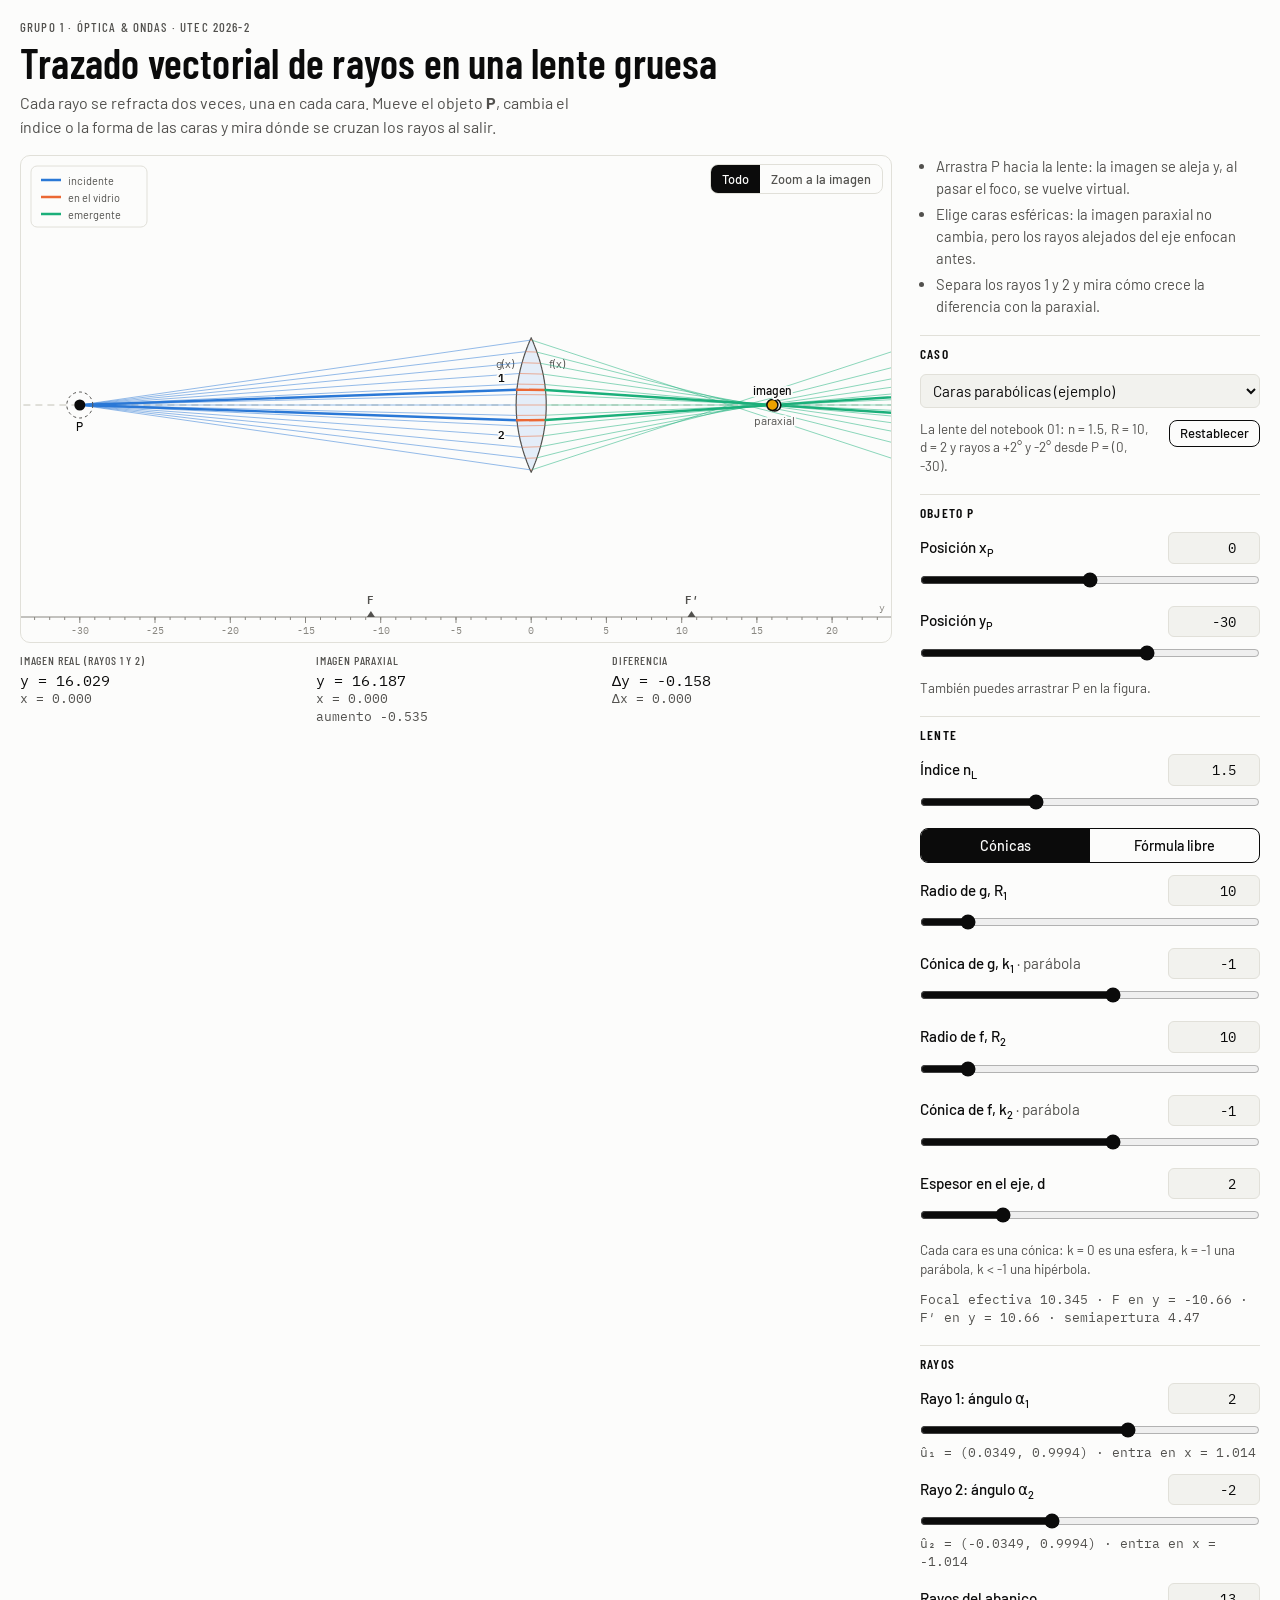
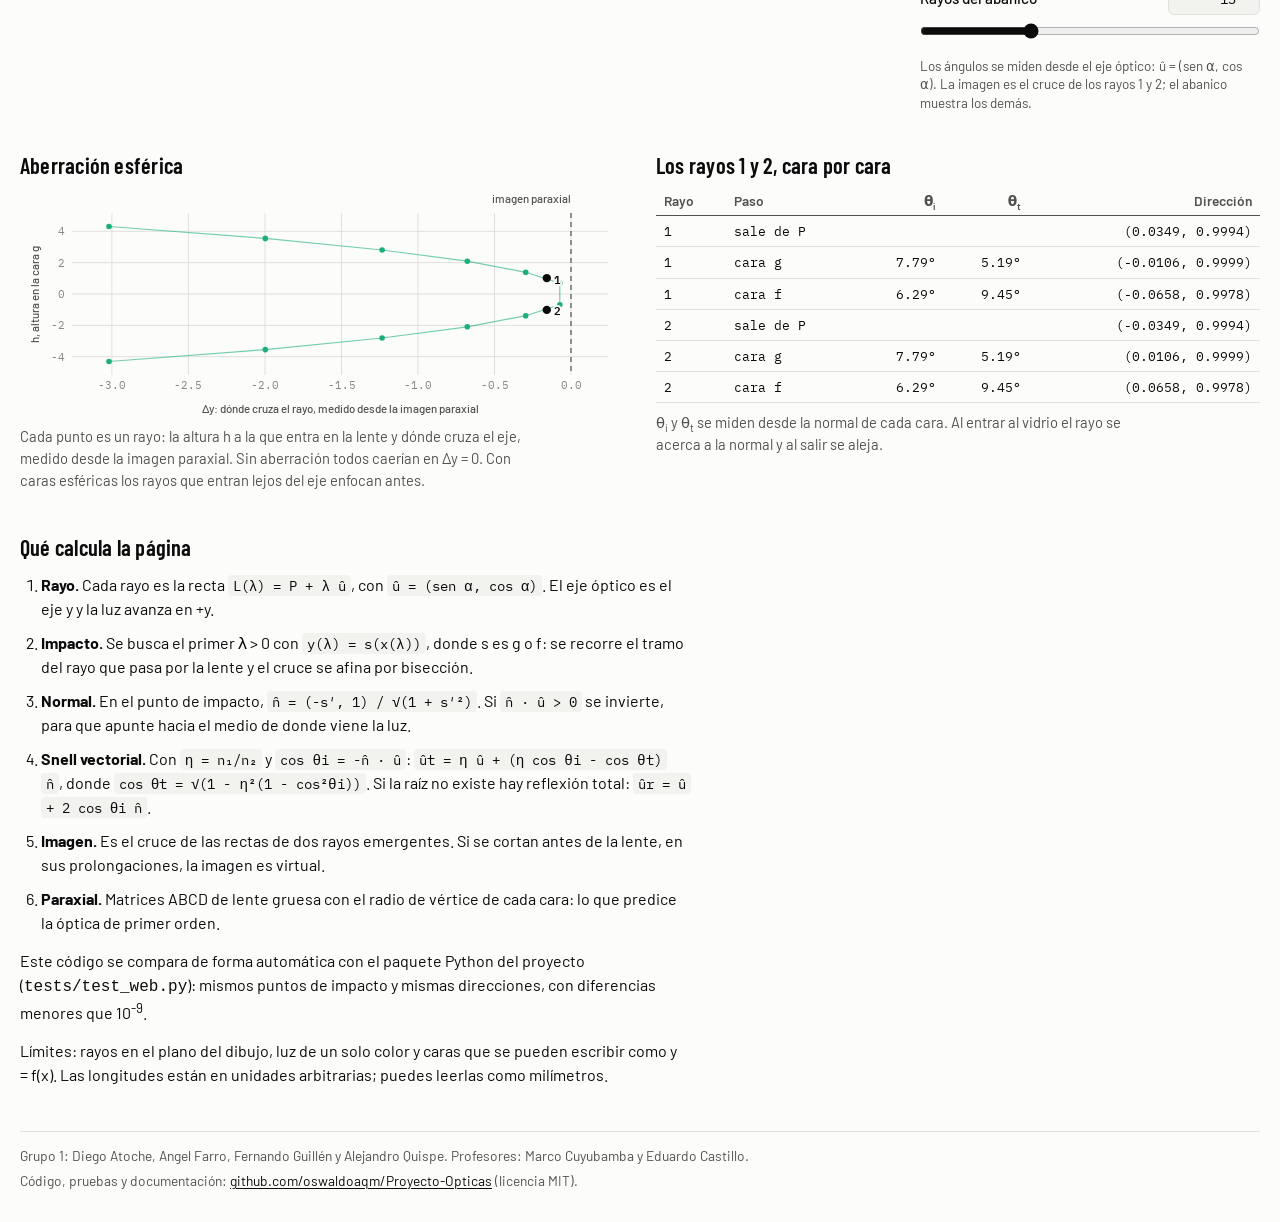
==== web/index.html @ 3d6e8e52 "feat: pagina web interactiva del simulador" ====
<!doctype html>
<html lang="es">
<head>
<meta charset="utf-8">
<meta name="viewport" content="width=device-width, initial-scale=1, viewport-fit=cover">
<title>Simulador de lentes reales</title>
<meta name="description" content="Trazado vectorial de rayos en una lente gruesa: mueve el objeto, cambia el índice o la forma de las caras y mira dónde se forma la imagen.">
<meta property="og:title" content="Simulador de lentes reales">
<meta property="og:description" content="Trazado vectorial de rayos en una lente gruesa. Grupo 1, Óptica &amp; Ondas, UTEC 2026-2.">
<link rel="icon" href="data:image/svg+xml,%3Csvg xmlns='http://www.w3.org/2000/svg' viewBox='0 0 32 32'%3E%3Cpath d='M16 3c5 4 5 22 0 26c-5-4-5-22 0-26z' fill='%23e4edf8' stroke='%2352514e' stroke-width='1.6'/%3E%3Cpath d='M2 9l12 4' stroke='%232a78d6' stroke-width='2.2' fill='none'/%3E%3Cpath d='M14 13l4 2' stroke='%23eb6834' stroke-width='2.2' fill='none'/%3E%3Cpath d='M18 15l12 9' stroke='%231baf7a' stroke-width='2.2' fill='none'/%3E%3C/svg%3E">
<link rel="preconnect" href="https://fonts.googleapis.com">
<link rel="preconnect" href="https://fonts.gstatic.com" crossorigin>
<link rel="stylesheet" href="https://fonts.googleapis.com/css2?family=Barlow+Condensed:wght@500;600&family=Barlow:wght@400;500;600&family=IBM+Plex+Mono:wght@400;500;600&display=swap">
<link rel="stylesheet" href="estilo.css">
</head>
<body>
<div class="contenedor">

<header class="cabecera">
  <p class="antetitulo">Grupo 1 · Óptica &amp; Ondas · UTEC 2026-2</p>
  <h1>Trazado vectorial de rayos en una lente gruesa</h1>
  <p class="entrada">Cada rayo se refracta dos veces, una en cada cara. Mueve el objeto <b>P</b>, cambia el índice o la forma de las caras y mira dónde se cruzan los rayos al salir.</p>
</header>

<main>
<section class="banco" aria-label="Simulación">
  <div class="escenario">
    <div class="figura">
      <svg id="lienzo" role="img" aria-label="Lente, rayos y posición de la imagen"></svg>
      <div class="vista" role="group" aria-label="Encuadre de la figura">
        <button type="button" id="vista-todo" aria-pressed="true">Todo</button>
        <button type="button" id="vista-imagen" aria-pressed="false">Zoom<span class="largo"> a la imagen</span></button>
      </div>
      <p id="aviso-lente" class="aviso-lente" role="alert" hidden></p>
    </div>
    <dl class="lectura">
      <div><dt id="t-imagen">Imagen<span class="largo"> (rayos 1 y 2)</span></dt><dd id="l-imagen">-</dd></div>
      <div><dt><span class="largo">Imagen </span>paraxial</dt><dd id="l-paraxial">-</dd></div>
      <div><dt>Diferencia</dt><dd id="l-diferencia">-</dd></div>
    </dl>
    <ul class="estados" id="estados"></ul>
  </div>

  <form class="controles" id="controles" autocomplete="off" novalidate>
    <ul class="empezar">
      <li>Arrastra P hacia la lente: la imagen se aleja y, al pasar el foco, se vuelve virtual.</li>
      <li>Elige caras esféricas: la imagen paraxial no cambia, pero los rayos alejados del eje enfocan antes.</li>
      <li>Separa los rayos 1 y 2 y mira cómo crece la diferencia con la paraxial.</li>
    </ul>

    <fieldset>
      <legend>Caso</legend>
      <label class="oculto" for="caso">Caso de ejemplo</label>
      <select id="caso"></select>
      <div class="fila">
        <p class="nota" id="nota-caso"></p>
        <button type="button" class="boton chico" id="restablecer">Restablecer</button>
      </div>
    </fieldset>

    <fieldset>
      <legend>Objeto P</legend>
      <div class="control">
        <label for="xP">Posición x<sub>P</sub></label>
        <input id="xP-n" type="number" inputmode="decimal" step="0.01" aria-label="x de P">
        <input id="xP" type="range" min="-8" max="8" step="0.01">
      </div>
      <div class="control">
        <label for="yP">Posición y<sub>P</sub></label>
        <input id="yP-n" type="number" inputmode="decimal" step="0.01" aria-label="y de P">
        <input id="yP" type="range" min="-90" max="-1.5" step="0.01">
      </div>
      <p class="nota">También puedes arrastrar P en la figura.</p>
    </fieldset>

    <fieldset>
      <legend>Lente</legend>
      <div class="control">
        <label for="n">Índice n<sub>L</sub></label>
        <input id="n-n" type="number" inputmode="decimal" step="0.0001" aria-label="índice de la lente">
        <input id="n" type="range" min="1" max="2.5" step="0.01">
      </div>
      <div class="segmentos" role="radiogroup" aria-label="Forma de las caras">
        <input type="radio" name="modo" id="modo-conica" value="conica" checked>
        <label for="modo-conica">Cónicas</label>
        <input type="radio" name="modo" id="modo-formula" value="formula">
        <label for="modo-formula">Fórmula libre</label>
      </div>

      <div class="grupo" id="grupo-conica">
        <div class="control">
          <label for="R1">Radio de g, R<sub>1</sub></label>
          <input id="R1-n" type="number" inputmode="decimal" step="0.1" aria-label="radio de la cara g">
          <input id="R1" type="range" min="3" max="60" step="0.1">
        </div>
        <div class="control">
          <label for="k1">Cónica de g, k<sub>1</sub> <span class="tipo" id="k1-tipo"></span></label>
          <input id="k1-n" type="number" inputmode="decimal" step="0.01" aria-label="constante cónica de la cara g">
          <input id="k1" type="range" min="-5" max="2" step="0.01">
        </div>
        <div class="control">
          <label for="R2">Radio de f, R<sub>2</sub></label>
          <input id="R2-n" type="number" inputmode="decimal" step="0.1" aria-label="radio de la cara f">
          <input id="R2" type="range" min="3" max="60" step="0.1">
        </div>
        <div class="control">
          <label for="k2">Cónica de f, k<sub>2</sub> <span class="tipo" id="k2-tipo"></span></label>
          <input id="k2-n" type="number" inputmode="decimal" step="0.01" aria-label="constante cónica de la cara f">
          <input id="k2" type="range" min="-5" max="2" step="0.01">
        </div>
        <div class="control">
          <label for="d">Espesor en el eje, d</label>
          <input id="d-n" type="number" inputmode="decimal" step="0.05" aria-label="espesor en el eje">
          <input id="d" type="range" min="0.2" max="8" step="0.05">
        </div>
        <p class="nota">Cada cara es una cónica: k = 0 es una esfera, k = -1 una parábola, k &lt; -1 una hipérbola.</p>
      </div>

      <div class="grupo" id="grupo-formula" hidden>
        <div class="campo">
          <label for="g-formula">g(x), cara por donde entra la luz</label>
          <input id="g-formula" type="text" spellcheck="false" autocapitalize="off" autocomplete="off">
          <p class="error" id="g-error" hidden></p>
        </div>
        <div class="campo">
          <label for="f-formula">f(x), cara por donde sale</label>
          <input id="f-formula" type="text" spellcheck="false" autocapitalize="off" autocomplete="off">
          <p class="error" id="f-error" hidden></p>
        </div>
        <div class="campo">
          <label for="a-formula">Semiapertura (vacío: donde se juntan las caras)</label>
          <input id="a-formula" type="text" inputmode="decimal" spellcheck="false" autocomplete="off">
          <p class="error" id="a-error" hidden></p>
        </div>
        <p class="nota">Usa x, números, + - * / ^, paréntesis, pi y funciones como sqrt, sin, cos o exp. Ejemplo: 1 - x^2/20. La cara f debe quedar por encima de g.</p>
      </div>
      <p class="nota datos" id="nota-lente"></p>
    </fieldset>

    <fieldset>
      <legend>Rayos</legend>
      <div class="control">
        <label for="a1">Rayo 1: ángulo α<sub>1</sub></label>
        <input id="a1-n" type="number" inputmode="decimal" step="0.01" aria-label="ángulo del rayo 1 en grados">
        <input id="a1" type="range" step="0.01">
        <p class="nota datos" id="a1-nota"></p>
      </div>
      <div class="control">
        <label for="a2">Rayo 2: ángulo α<sub>2</sub></label>
        <input id="a2-n" type="number" inputmode="decimal" step="0.01" aria-label="ángulo del rayo 2 en grados">
        <input id="a2" type="range" step="0.01">
        <p class="nota datos" id="a2-nota"></p>
      </div>
      <div class="control">
        <label for="abanico">Rayos del abanico</label>
        <input id="abanico-n" type="number" inputmode="numeric" step="1" aria-label="número de rayos del abanico">
        <input id="abanico" type="range" min="0" max="41" step="1">
      </div>
      <p class="nota">Los ángulos se miden desde el eje óptico: û = (sen α, cos α). La imagen es el cruce de los rayos 1 y 2; el abanico muestra los demás.</p>
    </fieldset>
  </form>
</section>

<section class="detalle">
  <article>
    <h2>Aberración esférica</h2>
    <svg id="grafica" role="img" aria-label="Dónde cruza cada rayo frente a la altura a la que entra"></svg>
    <p id="grafica-nota">Cada punto es un rayo. Si la lente no tuviera aberración, todos cruzarían en la imagen paraxial (Δy = 0). Con caras esféricas los rayos que entran más lejos del eje enfocan antes.</p>
  </article>
  <article>
    <h2>Los rayos 1 y 2, cara por cara</h2>
    <div class="tabla-envoltura">
      <table id="tabla">
        <thead><tr><th>Rayo</th><th>Paso</th><th>θ<sub>i</sub></th><th>θ<sub>t</sub></th><th>Dirección</th></tr></thead>
        <tbody></tbody>
      </table>
    </div>
    <p>θ<sub>i</sub> y θ<sub>t</sub> se miden desde la normal de cada cara. Al entrar al vidrio el rayo se acerca a la normal y al salir se aleja.</p>
  </article>
</section>

<section class="metodo">
  <h2>Qué calcula la página</h2>
  <ol>
    <li><b>Rayo.</b> Cada rayo es la recta <span class="formula">L(λ) = P + λ û</span>, con <span class="formula">û = (sen α, cos α)</span>. El eje óptico es el eje y y la luz avanza en +y.</li>
    <li><b>Impacto.</b> Se busca el primer λ &gt; 0 con <span class="formula">y(λ) = s(x(λ))</span>, donde s es g o f: se recorre el tramo del rayo que pasa por la lente y el cruce se afina por bisección.</li>
    <li><b>Normal.</b> En el punto de impacto, <span class="formula">n̂ = (-s′, 1) / √(1 + s′²)</span>. Si <span class="formula">n̂ · û &gt; 0</span> se invierte, para que apunte hacia el medio de donde viene la luz.</li>
    <li><b>Snell vectorial.</b> Con <span class="formula">η = n₁/n₂</span> y <span class="formula">cos θi = -n̂ · û</span>: <span class="formula">ût = η û + (η cos θi - cos θt) n̂</span>, donde <span class="formula">cos θt = √(1 - η²(1 - cos²θi))</span>. Si la raíz no existe hay reflexión total: <span class="formula">ûr = û + 2 cos θi n̂</span>.</li>
    <li><b>Imagen.</b> Es el cruce de las rectas de dos rayos emergentes. Si se cortan antes de la lente, en sus prolongaciones, la imagen es virtual.</li>
    <li><b>Paraxial.</b> Matrices ABCD de lente gruesa con el radio de vértice de cada cara: lo que predice la óptica de primer orden.</li>
  </ol>
  <p>Este código se compara de forma automática con el paquete Python del proyecto (<code>tests/test_web.py</code>): mismos puntos de impacto y mismas direcciones, con diferencias menores que 10<sup>-9</sup>.</p>
  <p>Límites: rayos en el plano del dibujo, luz de un solo color y caras que se pueden escribir como y = f(x). Las longitudes están en unidades arbitrarias; puedes leerlas como milímetros.</p>
</section>
</main>

<footer class="pie">
  <p>Grupo 1: Diego Atoche, Angel Farro, Fernando Guillén y Alejandro Quispe. Profesores: Marco Cuyubamba y Eduardo Castillo.</p>
  <p>Código, pruebas y documentación: <a href="https://github.com/oswaldoaqm/Proyecto-Opticas" target="_blank" rel="noopener">github.com/oswaldoaqm/Proyecto-Opticas</a> (licencia MIT).</p>
</footer>

</div>
<script src="trazado.js"></script>
<script src="app.js"></script>
</body>
</html>
---- web/estilo.css ----
/* Simulador de lentes reales
   Concepto: un banco óptico. La figura manda y el único color de la página es el de la luz;
   los controles son un panel en tinta. En el celular la figura queda fija arriba y el eje
   óptico va vertical, como en el enunciado; en pantallas anchas la luz va de izquierda a derecha. */

:root {
  --fondo: #fcfcfb;
  --superficie: #f2f2ee;
  --tinta: #0b0b0b;
  --tinta-2: #52514e;
  --tenue: #898781;
  --linea: #e1e0d9;
  --eje: #c3c2b7;
  --vidrio: #e4edf8;
  --vidrio-borde: #52514e;
  --incidente: #2a78d6;
  --transmitido: #eb6834;
  --emergente: #1baf7a;
  --imagen: #eda100;
  --alerta: #9a420c;
  --alerta-fondo: #fbede3;
  --halo: rgba(252, 252, 251, 0.9);

  --f-titulo: "Barlow Condensed", "Roboto Condensed", "Arial Narrow", sans-serif;
  --f-texto: "Barlow", "Segoe UI", system-ui, -apple-system, sans-serif;
  --f-datos: "IBM Plex Mono", ui-monospace, "SFMono-Regular", Consolas, monospace;

  --radio: 10px;
  padding-top: env(safe-area-inset-top, 0px);
  padding-bottom: env(safe-area-inset-bottom, 0px);
}

@media (prefers-color-scheme: dark) {
  :root:not([data-theme="light"]) {
    --fondo: #1a1a19;
    --superficie: #252524;
    --tinta: #f2f1ed;
    --tinta-2: #bfbeb8;
    --tenue: #8e8d87;
    --linea: #353532;
    --eje: #4d4c48;
    --vidrio: #1f2c3b;
    --vidrio-borde: #bfbeb8;
    --incidente: #3987e5;
    --transmitido: #d95926;
    --emergente: #199e70;
    --imagen: #eda100;
    --alerta: #f2a874;
    --alerta-fondo: #3b2618;
    --halo: rgba(26, 26, 25, 0.88);
    color-scheme: dark;
  }
}

:root[data-theme="dark"] {
  --fondo: #1a1a19;
  --superficie: #252524;
  --tinta: #f2f1ed;
  --tinta-2: #bfbeb8;
  --tenue: #8e8d87;
  --linea: #353532;
  --eje: #4d4c48;
  --vidrio: #1f2c3b;
  --vidrio-borde: #bfbeb8;
  --incidente: #3987e5;
  --transmitido: #d95926;
  --emergente: #199e70;
  --imagen: #eda100;
  --alerta: #f2a874;
  --alerta-fondo: #3b2618;
  --halo: rgba(26, 26, 25, 0.88);
  color-scheme: dark;
}

*,
*::before,
*::after {
  box-sizing: border-box;
}

[hidden] {
  display: none !important;
}

body {
  margin: 0;
  background: var(--fondo);
  color: var(--tinta);
  font: 400 16px/1.5 var(--f-texto);
  padding-left: max(16px, env(safe-area-inset-left, 0px));
  padding-right: max(16px, env(safe-area-inset-right, 0px));
  padding-block: 0 32px;
  -webkit-text-size-adjust: 100%;
}

body::before {
  content: "";
  position: fixed;
  inset: 0 0 auto;
  height: env(safe-area-inset-top, 0px);
  z-index: 10;
  background: var(--fondo);
}

.contenedor {
  max-width: 1240px;
  margin-inline: auto;
}

a {
  color: var(--tinta);
  text-decoration-thickness: 1px;
  text-underline-offset: 2px;
}

:focus-visible {
  outline: 2px solid var(--tinta);
  outline-offset: 2px;
}

sub {
  font-size: 0.72em;
  line-height: 0;
}

.oculto {
  position: absolute;
  width: 1px;
  height: 1px;
  overflow: hidden;
  clip: rect(0 0 0 0);
  white-space: nowrap;
}

/* ------------------------------------------------------------------ cabecera */
.cabecera {
  display: grid;
  gap: 6px;
  padding-block: 20px 16px;
}

.antetitulo {
  margin: 0;
  font: 500 0.8rem/1.2 var(--f-titulo);
  letter-spacing: 0.09em;
  text-transform: uppercase;
  color: var(--tinta-2);
}

h1 {
  margin: 0;
  font: 600 clamp(1.7rem, 1.1rem + 2.2vw, 2.6rem)/1.04 var(--f-titulo);
  letter-spacing: 0.005em;
  text-wrap: balance;
}

.entrada {
  margin: 0;
  max-width: 64ch;
  color: var(--tinta-2);
}

/* --------------------------------------------------------------- banco óptico */
.banco {
  display: grid;
  gap: 18px;
  align-items: start;
}

.escenario {
  display: grid;
  gap: 10px;
  min-width: 0;
  background: var(--fondo);
}

.figura {
  position: relative;
  border: 1px solid var(--linea);
  border-radius: var(--radio);
  background: var(--fondo);
  overflow: hidden;
}

#lienzo {
  display: block;
  width: 100%;
  height: clamp(320px, 54vh, 500px);
  touch-action: pan-y;
  user-select: none;
  -webkit-user-select: none;
}

.vista {
  position: absolute;
  top: 8px;
  right: 8px;
  display: flex;
  border: 1px solid var(--linea);
  border-radius: 8px;
  overflow: hidden;
  background: var(--fondo);
}

.vista button {
  font: 500 0.8rem/1 var(--f-texto);
  padding: 8px 11px;
  border: 0;
  background: transparent;
  color: var(--tinta-2);
  cursor: pointer;
}

.vista button[aria-pressed="true"] {
  background: var(--tinta);
  color: var(--fondo);
}

.aviso-lente {
  position: absolute;
  left: 8px;
  right: 8px;
  bottom: 8px;
  margin: 0;
  padding: 8px 12px;
  border-radius: 8px;
  background: var(--alerta-fondo);
  color: var(--alerta);
  font-size: 0.88rem;
}

.lectura {
  display: grid;
  grid-template-columns: repeat(3, minmax(0, 1fr));
  gap: 8px 16px;
  margin: 0;
}

.lectura > div {
  min-width: 0;
}

.lectura dt {
  font: 500 0.74rem/1.2 var(--f-titulo);
  letter-spacing: 0.07em;
  text-transform: uppercase;
  color: var(--tinta-2);
}

.lectura dd {
  margin: 3px 0 0;
  font: 400 0.95rem/1.35 var(--f-datos);
  font-variant-numeric: tabular-nums;
  overflow-wrap: anywhere;
}

.lectura .sub {
  display: block;
  font-size: 0.8rem;
  color: var(--tinta-2);
}

.estados {
  display: flex;
  flex-wrap: wrap;
  gap: 6px;
  margin: 0;
  padding: 0;
  list-style: none;
}

.estados:empty {
  display: none;
}

.estados li {
  padding: 3px 10px;
  border: 1px solid var(--linea);
  border-radius: 999px;
  font: 500 0.8rem/1.3 var(--f-texto);
  color: var(--tinta-2);
}

.estados li.alerta {
  border-color: transparent;
  background: var(--alerta-fondo);
  color: var(--alerta);
}

/* ------------------------------------------------------------------ controles */
.controles {
  display: grid;
  gap: 18px;
  min-width: 0;
}

.empezar {
  margin: 0;
  padding: 0 0 0 1.1em;
  display: grid;
  gap: 4px;
  font-size: 0.92rem;
  color: var(--tinta-2);
}

fieldset {
  display: grid;
  gap: 12px;
  min-width: 0;
  margin: 0;
  padding: 12px 0 0;
  border: 0;
  border-top: 1px solid var(--linea);
}

legend {
  float: left;
  width: 100%;
  padding: 0;
  font: 600 0.84rem/1 var(--f-titulo);
  letter-spacing: 0.09em;
  text-transform: uppercase;
}

legend + * {
  clear: both;
}

.control {
  display: grid;
  grid-template-columns: minmax(0, 1fr) auto;
  grid-template-areas:
    "etiqueta numero"
    "rango rango"
    "nota nota";
  align-items: center;
  gap: 0 10px;
}

.control > label {
  grid-area: etiqueta;
  font: 500 0.95rem/1.3 var(--f-texto);
}

.control .tipo {
  font-weight: 400;
  color: var(--tinta-2);
}

.control input[type="number"] {
  grid-area: numero;
}

.control input[type="range"] {
  grid-area: rango;
  width: 100%;
  height: 28px;
  margin: 2px 0 0;
  accent-color: var(--tinta);
  cursor: pointer;
}

.control .nota {
  grid-area: nota;
}

input[type="number"],
input[type="text"],
select {
  font: 400 0.9rem/1.2 var(--f-datos);
  color: var(--tinta);
  background: var(--superficie);
  border: 1px solid var(--linea);
  border-radius: 6px;
  padding: 6px 8px;
}

input[type="number"] {
  width: 6.4em;
  text-align: right;
  font-variant-numeric: tabular-nums;
}

input[type="text"] {
  width: 100%;
}

select {
  font-family: var(--f-texto);
  font-size: 0.95rem;
  width: 100%;
  min-width: 0;
}

.fila {
  display: flex;
  align-items: flex-start;
  justify-content: space-between;
  gap: 12px;
}

.fila .nota {
  min-width: 0;
}

.boton {
  font: 500 0.9rem/1 var(--f-texto);
  padding: 8px 12px;
  border: 1px solid var(--tinta);
  border-radius: 8px;
  background: transparent;
  color: var(--tinta);
  cursor: pointer;
  white-space: nowrap;
}

.boton:hover {
  background: var(--superficie);
}

.boton.chico {
  font-size: 0.82rem;
  padding: 6px 10px;
}

.nota {
  margin: 0;
  font-size: 0.84rem;
  line-height: 1.4;
  color: var(--tinta-2);
}

.nota.datos {
  font-family: var(--f-datos);
  font-size: 0.8rem;
  font-variant-numeric: tabular-nums;
}

.segmentos {
  display: grid;
  grid-template-columns: 1fr 1fr;
  border: 1px solid var(--tinta);
  border-radius: 8px;
  overflow: hidden;
}

.segmentos input {
  position: absolute;
  opacity: 0;
  pointer-events: none;
}

.segmentos label {
  padding: 8px 10px;
  text-align: center;
  font: 500 0.9rem/1.2 var(--f-texto);
  cursor: pointer;
}

.segmentos input:checked + label {
  background: var(--tinta);
  color: var(--fondo);
}

.segmentos input:focus-visible + label {
  outline: 2px solid var(--tinta);
  outline-offset: -4px;
}

.grupo {
  display: grid;
  gap: 12px;
}

.campo {
  display: grid;
  gap: 4px;
}

.campo label {
  font: 500 0.95rem/1.3 var(--f-texto);
}

.error {
  margin: 0;
  font-size: 0.84rem;
  color: var(--alerta);
}

/* -------------------------------------------------------------------- detalle */
.detalle {
  display: grid;
  gap: 32px;
  margin-top: 40px;
}

.detalle > article {
  min-width: 0;
}

h2 {
  margin: 0 0 8px;
  font: 600 1.4rem/1.15 var(--f-titulo);
  letter-spacing: 0.01em;
  text-wrap: balance;
}

.detalle p {
  margin: 8px 0 0;
  max-width: 64ch;
  font-size: 0.92rem;
  color: var(--tinta-2);
}

#grafica {
  display: block;
  width: 100%;
  height: 230px;
}

.tabla-envoltura {
  overflow-x: auto;
}

table {
  width: 100%;
  border-collapse: collapse;
  font: 400 0.84rem/1.35 var(--f-datos);
  font-variant-numeric: tabular-nums;
}

th {
  padding: 6px 8px;
  border-bottom: 1px solid var(--tinta-2);
  font: 600 0.86rem/1.2 var(--f-texto);
  color: var(--tinta-2);
  text-align: right;
}

td {
  padding: 6px 8px;
  border-bottom: 1px solid var(--linea);
  text-align: right;
  white-space: nowrap;
}

th:nth-child(-n + 2),
td:nth-child(-n + 2) {
  text-align: left;
}

td.total {
  color: var(--alerta);
}

/* --------------------------------------------------------------------- método */
.metodo {
  margin-top: 44px;
  max-width: 74ch;
}

.metodo ol {
  display: grid;
  gap: 10px;
  margin: 12px 0 0;
  padding-left: 1.3em;
}

.metodo p {
  margin: 14px 0 0;
}

.formula {
  font-family: var(--f-datos);
  font-size: 0.9em;
  background: var(--superficie);
  padding: 1px 5px;
  border-radius: 4px;
  -webkit-box-decoration-break: clone;
  box-decoration-break: clone;
}

.pie {
  display: grid;
  gap: 4px;
  margin-top: 44px;
  padding-top: 14px;
  border-top: 1px solid var(--linea);
  font-size: 0.86rem;
  color: var(--tinta-2);
}

.pie p {
  margin: 0;
}

/* ------------------------------------------------------------ dibujos en SVG */
.eje-optico {
  stroke: var(--eje);
  stroke-width: 1;
  stroke-dasharray: 7 5;
  fill: none;
}

.regla line {
  stroke: var(--tenue);
  stroke-width: 1;
}

.regla text {
  fill: var(--tenue);
  font: 400 10px var(--f-datos);
}

.regla .foco {
  fill: var(--tinta-2);
}

.regla text.foco {
  font-weight: 600;
  font-size: 11px;
}

.vidrio {
  fill: var(--vidrio);
  stroke: var(--vidrio-borde);
  stroke-width: 1.2;
  stroke-linejoin: round;
}

.r-inc {
  stroke: var(--incidente);
}

.r-tra {
  stroke: var(--transmitido);
}

.r-eme {
  stroke: var(--emergente);
}

.abanico path {
  fill: none;
  stroke-width: 1;
  opacity: 0.5;
}

.principal path {
  fill: none;
  stroke-width: 2.4;
  stroke-linecap: round;
  stroke-linejoin: round;
}

.prolongacion {
  fill: none;
  stroke: var(--emergente);
  stroke-width: 1.5;
  stroke-dasharray: 5 4;
}

.marca-p {
  fill: var(--tinta);
}

.asa-p {
  fill: none;
  stroke: var(--tinta-2);
  stroke-width: 1;
  stroke-dasharray: 3 3;
}

.marca-imagen {
  fill: var(--imagen);
  stroke: var(--tinta);
  stroke-width: 1.5;
}

.marca-paraxial {
  fill: var(--fondo);
  stroke: var(--tinta);
  stroke-width: 1.6;
}

.etiqueta {
  font: 500 12px var(--f-texto);
  fill: var(--tinta);
  paint-order: stroke;
  stroke: var(--fondo);
  stroke-width: 4px;
  stroke-linejoin: round;
}

.etiqueta.suave {
  fill: var(--tinta-2);
  font-weight: 400;
}

.etiqueta.rayo {
  font: 600 11px var(--f-datos);
}

.leyenda-svg rect {
  fill: var(--halo);
  stroke: var(--linea);
}

.leyenda-svg text {
  font: 400 11px var(--f-texto);
  fill: var(--tinta-2);
}

.leyenda-svg line {
  stroke-width: 2.4;
}

.grafica-rejilla {
  stroke: var(--linea);
  stroke-width: 1;
}

.grafica-cero {
  stroke: var(--tinta-2);
  stroke-width: 1.2;
  stroke-dasharray: 5 4;
}

.grafica-texto {
  font: 400 10.5px var(--f-datos);
  fill: var(--tenue);
}

.grafica-titulo {
  font: 500 11.5px var(--f-texto);
  fill: var(--tinta-2);
}

.pt-abanico {
  fill: var(--emergente);
}

.pt-principal {
  fill: var(--tinta);
}

/* ------------------------------------------------------------------ diseño */
@media (min-width: 960px) {
  .banco {
    grid-template-columns: minmax(0, 1fr) 340px;
    gap: 28px;
  }

  .escenario {
    position: sticky;
    top: calc(env(safe-area-inset-top, 0px) + 12px);
  }

  .detalle {
    grid-template-columns: minmax(0, 1fr) minmax(0, 1fr);
  }
}

@media (max-width: 959px) {
  .escenario {
    position: sticky;
    top: env(safe-area-inset-top, 0px);
    z-index: 5;
    padding-block: 8px;
    border-bottom: 1px solid var(--linea);
  }

  #lienzo {
    height: 46vh;
    height: 46svh;
  }

  .lectura dd {
    font-size: 0.86rem;
  }

  .lectura .sub {
    font-size: 0.74rem;
  }

  .estados {
    flex-wrap: nowrap;
    overflow-x: auto;
    scrollbar-width: none;
  }

  .estados li {
    flex: none;
  }
}

@media (max-width: 599px) {
  .largo {
    display: none;
  }
}

@media (max-width: 959px) and (max-height: 540px) {
  .escenario {
    position: static;
  }

  #lienzo {
    height: 84vh;
    height: 84svh;
  }
}

@media (max-width: 420px) {
  .lectura {
    gap: 6px 10px;
  }

  .lectura dd {
    font-size: 0.8rem;
  }

  .lectura .sub {
    font-size: 0.7rem;
  }

  .vista button {
    padding: 7px 9px;
  }
}

@media (prefers-reduced-motion: reduce) {
  * {
    scroll-behavior: auto !important;
  }
}
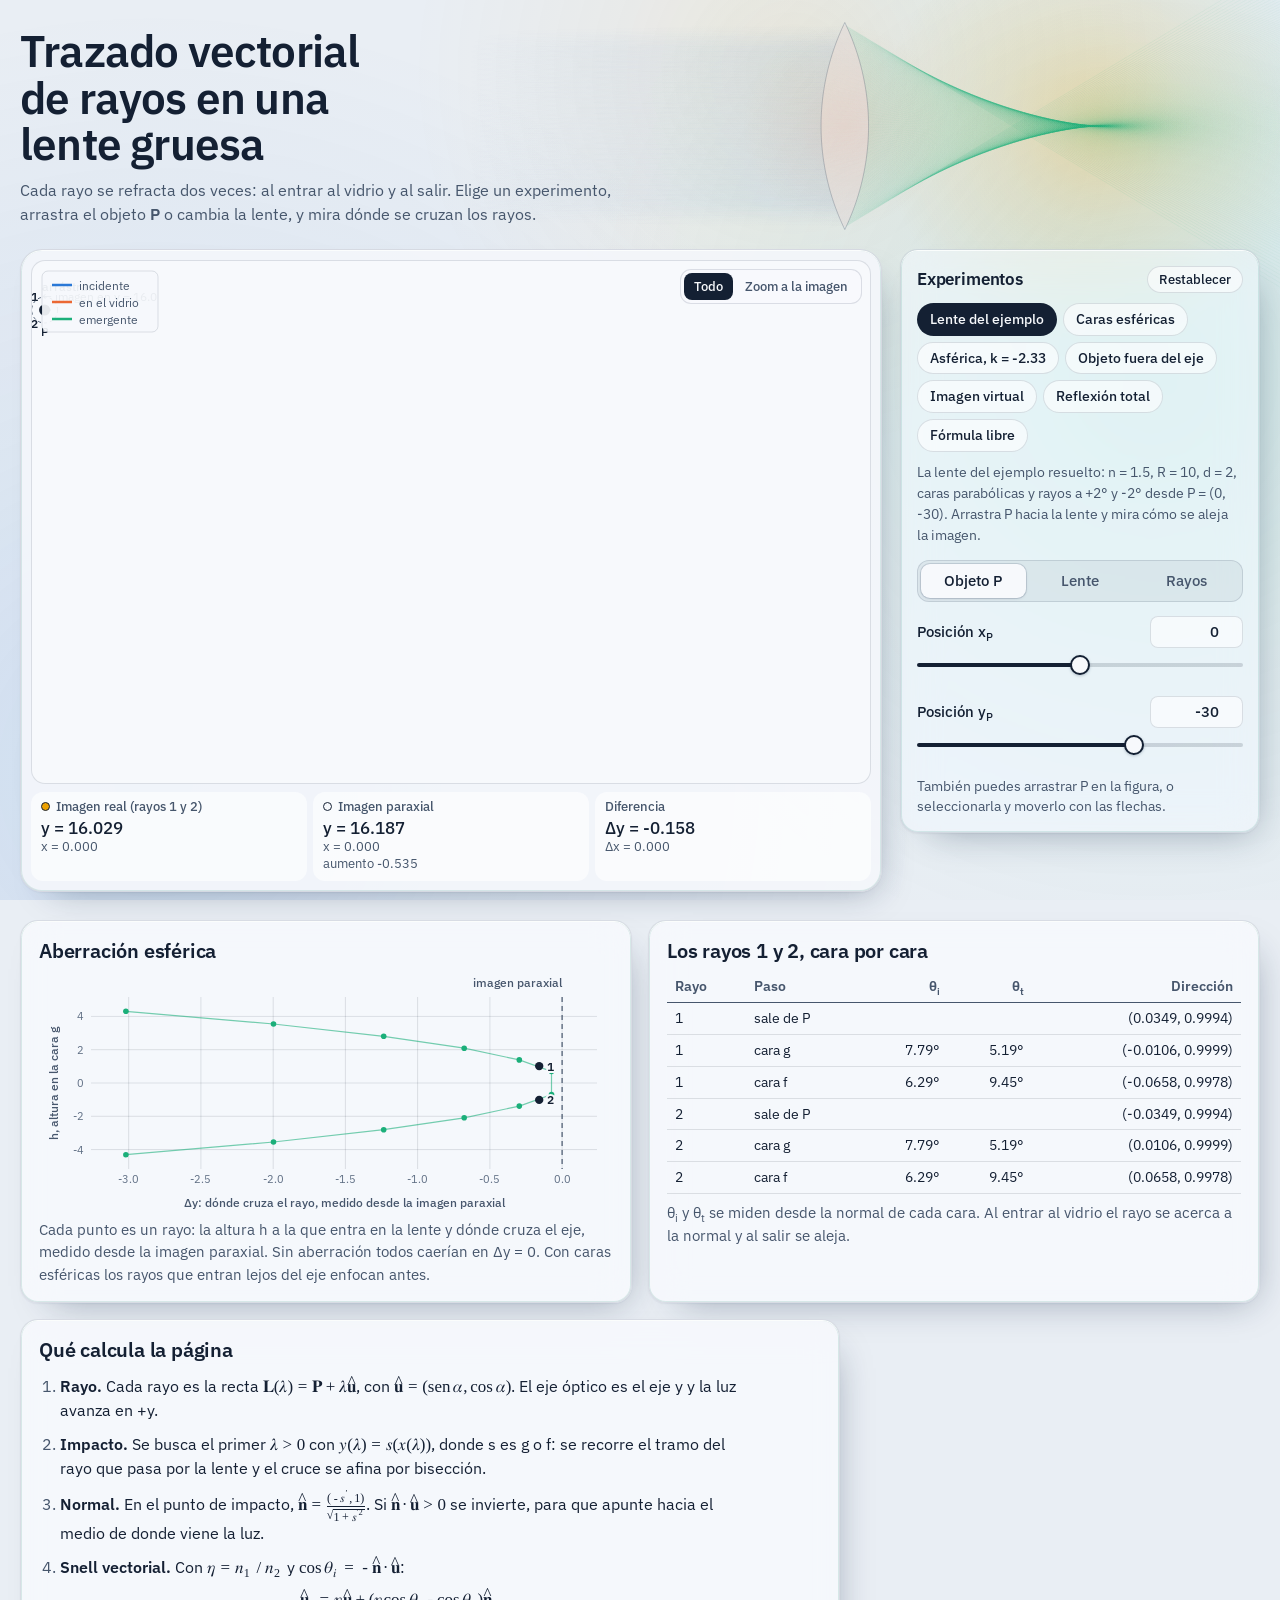
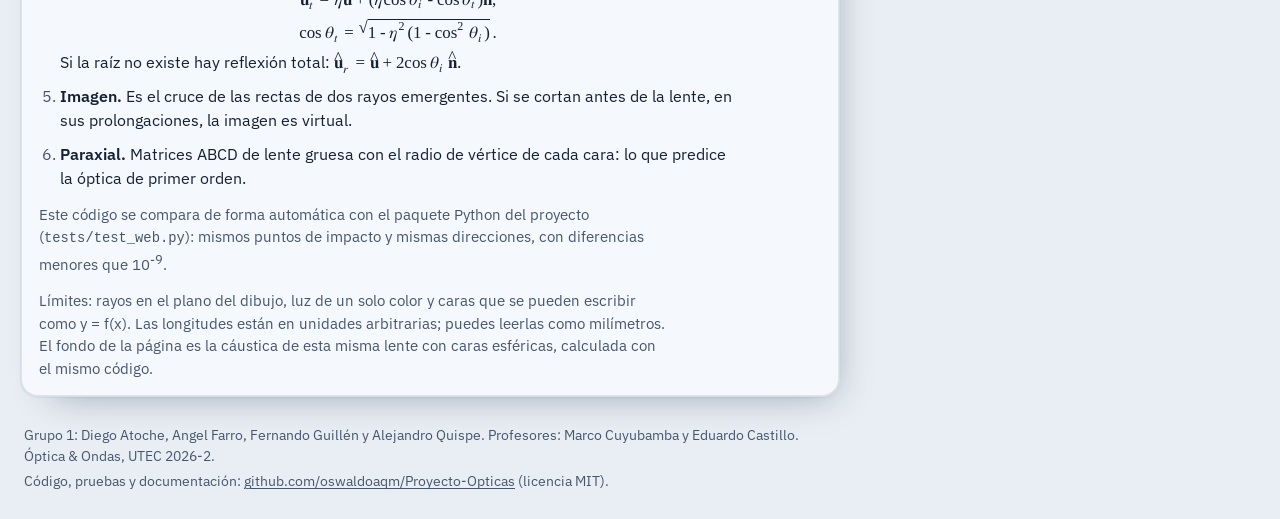
==== commit 9a5518fd: "feat: redisena la pagina con paneles de vidrio, experimentos y pestanas" ====
--- a/web/index.html
+++ b/web/index.html
@@ -5,28 +5,32 @@
 <meta name="viewport" content="width=device-width, initial-scale=1, viewport-fit=cover">
 <title>Simulador de lentes reales</title>
 <meta name="description" content="Trazado vectorial de rayos en una lente gruesa: mueve el objeto, cambia el índice o la forma de las caras y mira dónde se forma la imagen.">
+<meta name="theme-color" content="#e9eef4" media="(prefers-color-scheme: light)">
+<meta name="theme-color" content="#0a101c" media="(prefers-color-scheme: dark)">
 <meta property="og:title" content="Simulador de lentes reales">
 <meta property="og:description" content="Trazado vectorial de rayos en una lente gruesa. Grupo 1, Óptica &amp; Ondas, UTEC 2026-2.">
-<link rel="icon" href="data:image/svg+xml,%3Csvg xmlns='http://www.w3.org/2000/svg' viewBox='0 0 32 32'%3E%3Cpath d='M16 3c5 4 5 22 0 26c-5-4-5-22 0-26z' fill='%23e4edf8' stroke='%2352514e' stroke-width='1.6'/%3E%3Cpath d='M2 9l12 4' stroke='%232a78d6' stroke-width='2.2' fill='none'/%3E%3Cpath d='M14 13l4 2' stroke='%23eb6834' stroke-width='2.2' fill='none'/%3E%3Cpath d='M18 15l12 9' stroke='%231baf7a' stroke-width='2.2' fill='none'/%3E%3C/svg%3E">
+<link rel="icon" href="data:image/svg+xml,%3Csvg xmlns='http://www.w3.org/2000/svg' viewBox='0 0 32 32'%3E%3Cpath d='M16 3c5 4 5 22 0 26c-5-4-5-22 0-26z' fill='%23dfe9f6' stroke='%2346566c' stroke-width='1.6'/%3E%3Cpath d='M2 9l12 4' stroke='%232a78d6' stroke-width='2.2' fill='none'/%3E%3Cpath d='M14 13l4 2' stroke='%23eb6834' stroke-width='2.2' fill='none'/%3E%3Cpath d='M18 15l12 9' stroke='%231baf7a' stroke-width='2.2' fill='none'/%3E%3C/svg%3E">
 <link rel="preconnect" href="https://fonts.googleapis.com">
 <link rel="preconnect" href="https://fonts.gstatic.com" crossorigin>
-<link rel="stylesheet" href="https://fonts.googleapis.com/css2?family=Barlow+Condensed:wght@500;600&family=Barlow:wght@400;500;600&family=IBM+Plex+Mono:wght@400;500;600&display=swap">
+<link rel="stylesheet" href="https://fonts.googleapis.com/css2?family=IBM+Plex+Sans:wght@400;500;600&display=swap">
 <link rel="stylesheet" href="estilo.css">
 </head>
 <body>
+<canvas id="fondo" aria-hidden="true"></canvas>
+<canvas id="luz" aria-hidden="true"></canvas>
 <div class="contenedor">
 
 <header class="cabecera">
-  <p class="antetitulo">Grupo 1 · Óptica &amp; Ondas · UTEC 2026-2</p>
   <h1>Trazado vectorial de rayos en una lente gruesa</h1>
-  <p class="entrada">Cada rayo se refracta dos veces, una en cada cara. Mueve el objeto <b>P</b>, cambia el índice o la forma de las caras y mira dónde se cruzan los rayos al salir.</p>
+  <p class="entrada">Cada rayo se refracta dos veces: al entrar al vidrio y al salir. Elige un experimento, arrastra el objeto <b>P</b> o cambia la lente, y mira dónde se cruzan los rayos.</p>
 </header>
 
 <main>
 <section class="banco" aria-label="Simulación">
   <div class="escenario">
     <div class="figura">
-      <svg id="lienzo" role="img" aria-label="Lente, rayos y posición de la imagen"></svg>
+      <svg id="lienzo" role="img" tabindex="0" aria-label="Lente, rayos y posición de la imagen" aria-describedby="ayuda-figura"></svg>
+      <p id="ayuda-figura" class="oculto">Con la figura seleccionada, las flechas del teclado mueven P; con Mayús, en pasos largos.</p>
       <div class="vista" role="group" aria-label="Encuadre de la figura">
         <button type="button" id="vista-todo" aria-pressed="true">Todo</button>
         <button type="button" id="vista-imagen" aria-pressed="false">Zoom<span class="largo"> a la imagen</span></button>
@@ -34,32 +38,30 @@
       <p id="aviso-lente" class="aviso-lente" role="alert" hidden></p>
     </div>
     <dl class="lectura">
-      <div><dt id="t-imagen">Imagen<span class="largo"> (rayos 1 y 2)</span></dt><dd id="l-imagen">-</dd></div>
-      <div><dt><span class="largo">Imagen </span>paraxial</dt><dd id="l-paraxial">-</dd></div>
-      <div><dt>Diferencia</dt><dd id="l-diferencia">-</dd></div>
+      <div class="dato-imagen"><dt id="t-imagen">Imagen<span class="largo"> (rayos 1 y 2)</span></dt><dd id="l-imagen">-</dd></div>
+      <div class="dato-paraxial"><dt><span class="largo">Imagen </span>paraxial</dt><dd id="l-paraxial">-</dd></div>
+      <div class="dato-diferencia"><dt>Diferencia</dt><dd id="l-diferencia">-</dd></div>
     </dl>
-    <ul class="estados" id="estados"></ul>
+    <ul class="estados" id="estados" aria-label="Avisos" tabindex="0"></ul>
   </div>
 
   <form class="controles" id="controles" autocomplete="off" novalidate>
-    <ul class="empezar">
-      <li>Arrastra P hacia la lente: la imagen se aleja y, al pasar el foco, se vuelve virtual.</li>
-      <li>Elige caras esféricas: la imagen paraxial no cambia, pero los rayos alejados del eje enfocan antes.</li>
-      <li>Separa los rayos 1 y 2 y mira cómo crece la diferencia con la paraxial.</li>
-    </ul>
-
-    <fieldset>
-      <legend>Caso</legend>
-      <label class="oculto" for="caso">Caso de ejemplo</label>
-      <select id="caso"></select>
-      <div class="fila">
-        <p class="nota" id="nota-caso"></p>
+    <section class="experimentos" aria-labelledby="t-experimentos">
+      <div class="encabezado-panel">
+        <h2 id="t-experimentos">Experimentos</h2>
         <button type="button" class="boton chico" id="restablecer">Restablecer</button>
       </div>
-    </fieldset>
-
-    <fieldset>
-      <legend>Objeto P</legend>
+      <div class="chips" id="experimentos" role="group" aria-labelledby="t-experimentos"></div>
+      <p class="nota-caso" id="nota-caso" aria-live="polite"></p>
+    </section>
+
+    <div class="pestanas" role="tablist" aria-label="Controles">
+      <button type="button" role="tab" id="tab-objeto" aria-controls="panel-objeto" aria-selected="true">Objeto P</button>
+      <button type="button" role="tab" id="tab-lente" aria-controls="panel-lente" aria-selected="false" tabindex="-1">Lente</button>
+      <button type="button" role="tab" id="tab-rayos" aria-controls="panel-rayos" aria-selected="false" tabindex="-1">Rayos</button>
+    </div>
+
+    <div class="panel" role="tabpanel" id="panel-objeto" aria-labelledby="tab-objeto">
       <div class="control">
         <label for="xP">Posición x<sub>P</sub></label>
         <input id="xP-n" type="number" inputmode="decimal" step="0.01" aria-label="x de P">
@@ -70,11 +72,10 @@
         <input id="yP-n" type="number" inputmode="decimal" step="0.01" aria-label="y de P">
         <input id="yP" type="range" min="-90" max="-1.5" step="0.01">
       </div>
-      <p class="nota">También puedes arrastrar P en la figura.</p>
-    </fieldset>
-
-    <fieldset>
-      <legend>Lente</legend>
+      <p class="nota">También puedes arrastrar P en la figura, o seleccionarla y moverlo con las flechas.</p>
+    </div>
+
+    <div class="panel" role="tabpanel" id="panel-lente" aria-labelledby="tab-lente" hidden>
       <div class="control">
         <label for="n">Índice n<sub>L</sub></label>
         <input id="n-n" type="number" inputmode="decimal" step="0.0001" aria-label="índice de la lente">
@@ -135,10 +136,9 @@
         <p class="nota">Usa x, números, + - * / ^, paréntesis, pi y funciones como sqrt, sin, cos o exp. Ejemplo: 1 - x^2/20. La cara f debe quedar por encima de g.</p>
       </div>
       <p class="nota datos" id="nota-lente"></p>
-    </fieldset>
-
-    <fieldset>
-      <legend>Rayos</legend>
+    </div>
+
+    <div class="panel" role="tabpanel" id="panel-rayos" aria-labelledby="tab-rayos" hidden>
       <div class="control">
         <label for="a1">Rayo 1: ángulo α<sub>1</sub></label>
         <input id="a1-n" type="number" inputmode="decimal" step="0.01" aria-label="ángulo del rayo 1 en grados">
@@ -156,20 +156,20 @@
         <input id="abanico-n" type="number" inputmode="numeric" step="1" aria-label="número de rayos del abanico">
         <input id="abanico" type="range" min="0" max="41" step="1">
       </div>
-      <p class="nota">Los ángulos se miden desde el eje óptico: û = (sen α, cos α). La imagen es el cruce de los rayos 1 y 2; el abanico muestra los demás.</p>
-    </fieldset>
+      <p class="nota">Los ángulos se miden desde el eje óptico: û = (sen α, cos α). La imagen es el cruce de los rayos 1 y 2; si los separas, crece la diferencia con la paraxial.</p>
+    </div>
   </form>
 </section>
 
 <section class="detalle">
-  <article>
+  <article class="hoja">
     <h2>Aberración esférica</h2>
     <svg id="grafica" role="img" aria-label="Dónde cruza cada rayo frente a la altura a la que entra"></svg>
     <p id="grafica-nota">Cada punto es un rayo. Si la lente no tuviera aberración, todos cruzarían en la imagen paraxial (Δy = 0). Con caras esféricas los rayos que entran más lejos del eje enfocan antes.</p>
   </article>
-  <article>
+  <article class="hoja">
     <h2>Los rayos 1 y 2, cara por cara</h2>
-    <div class="tabla-envoltura">
+    <div class="tabla-envoltura" role="region" aria-label="Tabla de los rayos 1 y 2" tabindex="0">
       <table id="tabla">
         <thead><tr><th>Rayo</th><th>Paso</th><th>θ<sub>i</sub></th><th>θ<sub>t</sub></th><th>Dirección</th></tr></thead>
         <tbody></tbody>
@@ -179,28 +179,32 @@
   </article>
 </section>
 
-<section class="metodo">
+<section class="metodo hoja" id="metodo">
   <h2>Qué calcula la página</h2>
   <ol>
-    <li><b>Rayo.</b> Cada rayo es la recta <span class="formula">L(λ) = P + λ û</span>, con <span class="formula">û = (sen α, cos α)</span>. El eje óptico es el eje y y la luz avanza en +y.</li>
-    <li><b>Impacto.</b> Se busca el primer λ &gt; 0 con <span class="formula">y(λ) = s(x(λ))</span>, donde s es g o f: se recorre el tramo del rayo que pasa por la lente y el cruce se afina por bisección.</li>
-    <li><b>Normal.</b> En el punto de impacto, <span class="formula">n̂ = (-s′, 1) / √(1 + s′²)</span>. Si <span class="formula">n̂ · û &gt; 0</span> se invierte, para que apunte hacia el medio de donde viene la luz.</li>
-    <li><b>Snell vectorial.</b> Con <span class="formula">η = n₁/n₂</span> y <span class="formula">cos θi = -n̂ · û</span>: <span class="formula">ût = η û + (η cos θi - cos θt) n̂</span>, donde <span class="formula">cos θt = √(1 - η²(1 - cos²θi))</span>. Si la raíz no existe hay reflexión total: <span class="formula">ûr = û + 2 cos θi n̂</span>.</li>
+    <li><b>Rayo.</b> Cada rayo es la recta <math><mi>𝐋</mi><mo stretchy="false">(</mo><mi>λ</mi><mo stretchy="false">)</mo><mo>=</mo><mi>𝐏</mi><mo>+</mo><mi>λ</mi><mover accent="true"><mi>𝐮</mi><mo>^</mo></mover></math>, con <math><mover accent="true"><mi>𝐮</mi><mo>^</mo></mover><mo>=</mo><mo stretchy="false">(</mo><mi>sen</mi><mo rspace="0.1667em">&#x2061;</mo><mi>α</mi><mo>,</mo><mi>cos</mi><mo rspace="0.1667em">&#x2061;</mo><mi>α</mi><mo stretchy="false">)</mo></math>. El eje óptico es el eje y y la luz avanza en +y.</li>
+    <li><b>Impacto.</b> Se busca el primer <math><mi>λ</mi><mo>&gt;</mo><mn>0</mn></math> con <math><mi>y</mi><mo stretchy="false">(</mo><mi>λ</mi><mo stretchy="false">)</mo><mo>=</mo><mi>s</mi><mo stretchy="false">(</mo><mi>x</mi><mo stretchy="false">(</mo><mi>λ</mi><mo stretchy="false">)</mo><mo stretchy="false">)</mo></math>, donde s es g o f: se recorre el tramo del rayo que pasa por la lente y el cruce se afina por bisección.</li>
+    <li><b>Normal.</b> En el punto de impacto, <math><mover accent="true"><mi>𝐧</mi><mo>^</mo></mover><mo>=</mo><mfrac><mrow><mo stretchy="false">(</mo><mo>-</mo><msup><mi>s</mi><mo>′</mo></msup><mo>,</mo><mn>1</mn><mo stretchy="false">)</mo></mrow><msqrt><mn>1</mn><mo>+</mo><msup><mi>s</mi><mrow><mo>′</mo><mn>2</mn></mrow></msup></msqrt></mfrac></math>. Si <math><mover accent="true"><mi>𝐧</mi><mo>^</mo></mover><mo>·</mo><mover accent="true"><mi>𝐮</mi><mo>^</mo></mover><mo>&gt;</mo><mn>0</mn></math> se invierte, para que apunte hacia el medio de donde viene la luz.</li>
+    <li><b>Snell vectorial.</b> Con <math><mi>η</mi><mo>=</mo><msub><mi>n</mi><mn>1</mn></msub><mo>/</mo><msub><mi>n</mi><mn>2</mn></msub></math> y <math><mi>cos</mi><mo rspace="0.1667em">&#x2061;</mo><msub><mi>θ</mi><mi>i</mi></msub><mo>=</mo><mo>-</mo><mover accent="true"><mi>𝐧</mi><mo>^</mo></mover><mo>·</mo><mover accent="true"><mi>𝐮</mi><mo>^</mo></mover></math>:
+      <span class="formula-bloque" tabindex="0"><math display="block"><msub><mover accent="true"><mi>𝐮</mi><mo>^</mo></mover><mi>t</mi></msub><mo>=</mo><mi>η</mi><mover accent="true"><mi>𝐮</mi><mo>^</mo></mover><mo>+</mo><mo stretchy="false">(</mo><mi>η</mi><mi>cos</mi><mo rspace="0.1667em">&#x2061;</mo><msub><mi>θ</mi><mi>i</mi></msub><mo>-</mo><mi>cos</mi><mo rspace="0.1667em">&#x2061;</mo><msub><mi>θ</mi><mi>t</mi></msub><mo stretchy="false">)</mo><mover accent="true"><mi>𝐧</mi><mo>^</mo></mover><mo>,</mo></math></span>
+      <span class="formula-bloque" tabindex="0"><math display="block"><mi>cos</mi><mo rspace="0.1667em">&#x2061;</mo><msub><mi>θ</mi><mi>t</mi></msub><mo>=</mo><msqrt><mn>1</mn><mo>-</mo><msup><mi>η</mi><mn>2</mn></msup><mo stretchy="false">(</mo><mn>1</mn><mo>-</mo><msup><mi>cos</mi><mn>2</mn></msup><mo rspace="0.1667em">&#x2061;</mo><msub><mi>θ</mi><mi>i</mi></msub><mo stretchy="false">)</mo></msqrt><mo>.</mo></math></span>
+      Si la raíz no existe hay reflexión total: <math><msub><mover accent="true"><mi>𝐮</mi><mo>^</mo></mover><mi>r</mi></msub><mo>=</mo><mover accent="true"><mi>𝐮</mi><mo>^</mo></mover><mo>+</mo><mn>2</mn><mi>cos</mi><mo rspace="0.1667em">&#x2061;</mo><msub><mi>θ</mi><mi>i</mi></msub><mspace width="0.17em"></mspace><mover accent="true"><mi>𝐧</mi><mo>^</mo></mover></math>.</li>
     <li><b>Imagen.</b> Es el cruce de las rectas de dos rayos emergentes. Si se cortan antes de la lente, en sus prolongaciones, la imagen es virtual.</li>
     <li><b>Paraxial.</b> Matrices ABCD de lente gruesa con el radio de vértice de cada cara: lo que predice la óptica de primer orden.</li>
   </ol>
   <p>Este código se compara de forma automática con el paquete Python del proyecto (<code>tests/test_web.py</code>): mismos puntos de impacto y mismas direcciones, con diferencias menores que 10<sup>-9</sup>.</p>
-  <p>Límites: rayos en el plano del dibujo, luz de un solo color y caras que se pueden escribir como y = f(x). Las longitudes están en unidades arbitrarias; puedes leerlas como milímetros.</p>
+  <p>Límites: rayos en el plano del dibujo, luz de un solo color y caras que se pueden escribir como y = f(x). Las longitudes están en unidades arbitrarias; puedes leerlas como milímetros. El fondo de la página es la cáustica de esta misma lente con caras esféricas, calculada con el mismo código.</p>
 </section>
 </main>
 
 <footer class="pie">
-  <p>Grupo 1: Diego Atoche, Angel Farro, Fernando Guillén y Alejandro Quispe. Profesores: Marco Cuyubamba y Eduardo Castillo.</p>
+  <p>Grupo 1: Diego Atoche, Angel Farro, Fernando Guillén y Alejandro Quispe. Profesores: Marco Cuyubamba y Eduardo Castillo. Óptica &amp; Ondas, UTEC 2026-2.</p>
   <p>Código, pruebas y documentación: <a href="https://github.com/oswaldoaqm/Proyecto-Opticas" target="_blank" rel="noopener">github.com/oswaldoaqm/Proyecto-Opticas</a> (licencia MIT).</p>
 </footer>
 
 </div>
 <script src="trazado.js"></script>
 <script src="app.js"></script>
+<script src="fondo.js"></script>
 </body>
 </html>
--- a/web/estilo.css
+++ b/web/estilo.css
@@ -1,77 +1,118 @@
 /* Simulador de lentes reales
-   Concepto: un banco óptico. La figura manda y el único color de la página es el de la luz;
-   los controles son un panel en tinta. En el celular la figura queda fija arriba y el eje
-   óptico va vertical, como en el enunciado; en pantallas anchas la luz va de izquierda a derecha. */
+   Concepto: vidrio sobre luz. El fondo es la cáustica real de la lente con caras esféricas
+   (fondo.js); encima, paneles de vidrio esmerilado con el canto verdoso de una lámina de
+   vidrio. El vidrio es solo el marco: la figura y los datos van sobre superficies casi opacas,
+   y el único color de la interfaz sigue siendo el de la luz (incidente, en el vidrio, emergente
+   e imagen). En el celular la figura queda fija arriba y el eje óptico va vertical; en pantallas
+   anchas la luz va de izquierda a derecha. */
 
 :root {
-  --fondo: #fcfcfb;
-  --superficie: #f2f2ee;
-  --tinta: #0b0b0b;
-  --tinta-2: #52514e;
-  --tenue: #898781;
-  --linea: #e1e0d9;
-  --eje: #c3c2b7;
-  --vidrio: #e4edf8;
-  --vidrio-borde: #52514e;
+  --modo: claro;
+  --fondo: #e9eef4;
+  --lienzo: #f7f9fc;
+  --tinta: #142033;
+  --tinta-2: #46566c;
+  --tenue: #5f6f84;
+  --linea: rgba(20, 32, 51, 0.12);
+  --eje: #a9b5c4;
+  --lente-relleno: #dfe9f6;
+  --lente-borde: #46566c;
   --incidente: #2a78d6;
   --transmitido: #eb6834;
   --emergente: #1baf7a;
   --imagen: #eda100;
   --alerta: #9a420c;
-  --alerta-fondo: #fbede3;
-  --halo: rgba(252, 252, 251, 0.9);
-
-  --f-titulo: "Barlow Condensed", "Roboto Condensed", "Arial Narrow", sans-serif;
-  --f-texto: "Barlow", "Segoe UI", system-ui, -apple-system, sans-serif;
-  --f-datos: "IBM Plex Mono", ui-monospace, "SFMono-Regular", Consolas, monospace;
-
-  --radio: 10px;
-  padding-top: env(safe-area-inset-top, 0px);
-  padding-bottom: env(safe-area-inset-bottom, 0px);
+  --alerta-fondo: rgba(252, 233, 219, 0.92);
+
+  --vidrio: rgba(246, 249, 253, 0.6);
+  --vidrio-denso: rgba(248, 250, 253, 0.84);
+  --vidrio-escenario: rgba(244, 247, 251, 0.9);
+  --vidrio-escenario-movil: rgba(240, 244, 249, 0.94);
+  --vidrio-solido: #f2f5f9;
+  --canto: rgba(255, 255, 255, 0.9);
+  --canto-verde: rgba(60, 150, 132, 0.16);
+  --contorno: rgba(20, 36, 64, 0.13);
+  --celda: rgba(255, 255, 255, 0.58);
+  --riel: rgba(20, 32, 51, 0.16);
+  --pista: rgba(20, 32, 51, 0.06);
+  --sombra: 12px 16px 36px -20px rgba(16, 34, 66, 0.4), 0 1px 2px rgba(16, 34, 66, 0.06);
+
+  --f-texto: "IBM Plex Sans", system-ui, -apple-system, "Segoe UI", Roboto, sans-serif;
+  --f-mate: "STIX Two Math", "Cambria Math", "Latin Modern Math", math, serif;
+  --canal-i: max(16px, env(safe-area-inset-left, 0px));
+  --canal-d: max(16px, env(safe-area-inset-right, 0px));
+  color-scheme: light;
 }
 
 @media (prefers-color-scheme: dark) {
   :root:not([data-theme="light"]) {
-    --fondo: #1a1a19;
-    --superficie: #252524;
-    --tinta: #f2f1ed;
-    --tinta-2: #bfbeb8;
-    --tenue: #8e8d87;
-    --linea: #353532;
-    --eje: #4d4c48;
-    --vidrio: #1f2c3b;
-    --vidrio-borde: #bfbeb8;
+    --modo: oscuro;
+    --fondo: #0a101c;
+    --lienzo: #0d1524;
+    --tinta: #e6edf6;
+    --tinta-2: #a8b5c7;
+    --tenue: #8794a8;
+    --linea: rgba(200, 215, 235, 0.12);
+    --eje: #3b4b61;
+    --lente-relleno: #1c2b40;
+    --lente-borde: #a8b5c7;
     --incidente: #3987e5;
     --transmitido: #d95926;
     --emergente: #199e70;
-    --imagen: #eda100;
+    --imagen: #c98500;
     --alerta: #f2a874;
-    --alerta-fondo: #3b2618;
-    --halo: rgba(26, 26, 25, 0.88);
+    --alerta-fondo: rgba(84, 42, 16, 0.72);
+
+    --vidrio: rgba(16, 24, 40, 0.58);
+    --vidrio-denso: rgba(13, 20, 34, 0.84);
+    --vidrio-escenario: rgba(13, 20, 34, 0.9);
+    --vidrio-escenario-movil: rgba(12, 19, 32, 0.94);
+    --vidrio-solido: #111a2b;
+    --canto: rgba(255, 255, 255, 0.1);
+    --canto-verde: rgba(90, 200, 178, 0.14);
+    --contorno: rgba(150, 175, 210, 0.16);
+    --celda: rgba(255, 255, 255, 0.05);
+    --riel: rgba(230, 237, 246, 0.22);
+    --pista: rgba(230, 237, 246, 0.07);
+    --sombra: 12px 16px 40px -18px rgba(0, 0, 0, 0.72), 0 1px 2px rgba(0, 0, 0, 0.3);
     color-scheme: dark;
   }
 }
 
 :root[data-theme="dark"] {
-  --fondo: #1a1a19;
-  --superficie: #252524;
-  --tinta: #f2f1ed;
-  --tinta-2: #bfbeb8;
-  --tenue: #8e8d87;
-  --linea: #353532;
-  --eje: #4d4c48;
-  --vidrio: #1f2c3b;
-  --vidrio-borde: #bfbeb8;
+  --modo: oscuro;
+  --fondo: #0a101c;
+  --lienzo: #0d1524;
+  --tinta: #e6edf6;
+  --tinta-2: #a8b5c7;
+  --tenue: #8794a8;
+  --linea: rgba(200, 215, 235, 0.12);
+  --eje: #3b4b61;
+  --lente-relleno: #1c2b40;
+  --lente-borde: #a8b5c7;
   --incidente: #3987e5;
   --transmitido: #d95926;
   --emergente: #199e70;
-  --imagen: #eda100;
+  --imagen: #c98500;
   --alerta: #f2a874;
-  --alerta-fondo: #3b2618;
-  --halo: rgba(26, 26, 25, 0.88);
+  --alerta-fondo: rgba(84, 42, 16, 0.72);
+
+  --vidrio: rgba(16, 24, 40, 0.58);
+  --vidrio-denso: rgba(13, 20, 34, 0.84);
+  --vidrio-escenario: rgba(13, 20, 34, 0.9);
+    --vidrio-escenario-movil: rgba(12, 19, 32, 0.94);
+  --vidrio-solido: #111a2b;
+  --canto: rgba(255, 255, 255, 0.1);
+  --canto-verde: rgba(90, 200, 178, 0.14);
+  --contorno: rgba(150, 175, 210, 0.16);
+  --celda: rgba(255, 255, 255, 0.05);
+  --riel: rgba(230, 237, 246, 0.22);
+  --pista: rgba(230, 237, 246, 0.07);
+  --sombra: 12px 16px 40px -18px rgba(0, 0, 0, 0.72), 0 1px 2px rgba(0, 0, 0, 0.3);
   color-scheme: dark;
 }
 
+/* ---------------------------------------------------------------------- base */
 *,
 *::before,
 *::after {
@@ -82,24 +123,37 @@
   display: none !important;
 }
 
+html {
+  background: var(--fondo);
+  -webkit-text-size-adjust: 100%;
+}
+
 body {
   margin: 0;
-  background: var(--fondo);
   color: var(--tinta);
   font: 400 16px/1.5 var(--f-texto);
-  padding-left: max(16px, env(safe-area-inset-left, 0px));
-  padding-right: max(16px, env(safe-area-inset-right, 0px));
-  padding-block: 0 32px;
-  -webkit-text-size-adjust: 100%;
-}
-
-body::before {
-  content: "";
+  padding: env(safe-area-inset-top, 0px) var(--canal-d) calc(28px + env(safe-area-inset-bottom, 0px)) var(--canal-i);
+}
+
+#fondo {
   position: fixed;
-  inset: 0 0 auto;
-  height: env(safe-area-inset-top, 0px);
-  z-index: 10;
-  background: var(--fondo);
+  top: 0;
+  left: 0;
+  z-index: -1;
+  width: 100%;
+  height: 100vh;
+  height: 100lvh;
+  pointer-events: none;
+}
+
+#luz {
+  position: absolute;
+  top: 0;
+  left: 0;
+  z-index: -1;
+  width: 100%;
+  height: 440px;
+  pointer-events: none;
 }
 
 .contenedor {
@@ -108,7 +162,7 @@
 }
 
 a {
-  color: var(--tinta);
+  color: inherit;
   text-decoration-thickness: 1px;
   text-underline-offset: 2px;
 }
@@ -121,6 +175,11 @@
 sub {
   font-size: 0.72em;
   line-height: 0;
+}
+
+b,
+strong {
+  font-weight: 600;
 }
 
 .oculto {
@@ -132,63 +191,89 @@
   white-space: nowrap;
 }
 
-/* ------------------------------------------------------------------ cabecera */
+/* ------------------------------------------------------------------ vidrio */
+.escenario,
+.controles,
+.hoja {
+  background: var(--vidrio);
+  border: 1px solid var(--contorno);
+  box-shadow: inset 0 1px 0 var(--canto), inset 0 0 0 1px var(--canto-verde), var(--sombra);
+  -webkit-backdrop-filter: blur(18px) saturate(165%);
+  backdrop-filter: blur(18px) saturate(165%);
+}
+
+.hoja {
+  background: var(--vidrio-denso);
+}
+
+/* La figura cambia en cada cuadro mientras se arrastra P: si su marco desenfocara el fondo,
+   el navegador repetiría el desenfoque en cada cuadro. El marco usa un vidrio denso sin
+   desenfoque; casi todo queda tapado por la figura. */
+.escenario {
+  background: var(--vidrio-escenario);
+  -webkit-backdrop-filter: none;
+  backdrop-filter: none;
+}
+
+/* ---------------------------------------------------------------- cabecera */
 .cabecera {
   display: grid;
-  gap: 6px;
-  padding-block: 20px 16px;
-}
-
-.antetitulo {
-  margin: 0;
-  font: 500 0.8rem/1.2 var(--f-titulo);
-  letter-spacing: 0.09em;
-  text-transform: uppercase;
-  color: var(--tinta-2);
+  gap: 10px;
+  padding-block: 28px 22px;
 }
 
 h1 {
   margin: 0;
-  font: 600 clamp(1.7rem, 1.1rem + 2.2vw, 2.6rem)/1.04 var(--f-titulo);
-  letter-spacing: 0.005em;
+  max-width: 19ch;
+  font: 600 clamp(1.85rem, 1.25rem + 2.3vw, 2.75rem)/1.06 var(--f-texto);
+  letter-spacing: -0.018em;
   text-wrap: balance;
 }
 
 .entrada {
   margin: 0;
-  max-width: 64ch;
-  color: var(--tinta-2);
-}
-
-/* --------------------------------------------------------------- banco óptico */
+  max-width: 60ch;
+  font-size: 1.02rem;
+  color: var(--tinta-2);
+  text-wrap: pretty;
+}
+
+/* ------------------------------------------------------------ banco óptico */
 .banco {
   display: grid;
-  gap: 18px;
+  gap: 16px;
   align-items: start;
 }
 
 .escenario {
   display: grid;
-  gap: 10px;
+  gap: 8px;
   min-width: 0;
-  background: var(--fondo);
+  padding: 10px;
+  border-radius: 22px;
 }
 
 .figura {
   position: relative;
-  border: 1px solid var(--linea);
-  border-radius: var(--radio);
-  background: var(--fondo);
+  border: 1px solid var(--contorno);
+  border-radius: 14px;
+  background: var(--lienzo);
   overflow: hidden;
 }
 
 #lienzo {
   display: block;
   width: 100%;
-  height: clamp(320px, 54vh, 500px);
+  height: clamp(340px, 58vh, 560px);
   touch-action: pan-y;
   user-select: none;
   -webkit-user-select: none;
+}
+
+#lienzo:focus-visible {
+  outline: 2px solid var(--tinta);
+  outline-offset: -4px;
+  border-radius: 12px;
 }
 
 .vista {
@@ -196,16 +281,18 @@
   top: 8px;
   right: 8px;
   display: flex;
-  border: 1px solid var(--linea);
+  gap: 2px;
+  padding: 3px;
+  border-radius: 11px;
+  background: var(--vidrio-denso);
+  border: 1px solid var(--contorno);
+}
+
+.vista button {
+  font: 500 0.8125rem/1 var(--f-texto);
+  padding: 7px 10px;
+  border: 0;
   border-radius: 8px;
-  overflow: hidden;
-  background: var(--fondo);
-}
-
-.vista button {
-  font: 500 0.8rem/1 var(--f-texto);
-  padding: 8px 11px;
-  border: 0;
   background: transparent;
   color: var(--tinta-2);
   cursor: pointer;
@@ -213,7 +300,7 @@
 
 .vista button[aria-pressed="true"] {
   background: var(--tinta);
-  color: var(--fondo);
+  color: var(--lienzo);
 }
 
 .aviso-lente {
@@ -223,40 +310,62 @@
   bottom: 8px;
   margin: 0;
   padding: 8px 12px;
-  border-radius: 8px;
+  border-radius: 10px;
   background: var(--alerta-fondo);
   color: var(--alerta);
-  font-size: 0.88rem;
+  font-size: 0.875rem;
 }
 
 .lectura {
   display: grid;
   grid-template-columns: repeat(3, minmax(0, 1fr));
-  gap: 8px 16px;
+  gap: 6px;
   margin: 0;
 }
 
 .lectura > div {
   min-width: 0;
+  padding: 7px 10px 8px;
+  border-radius: 12px;
+  background: var(--celda);
 }
 
 .lectura dt {
-  font: 500 0.74rem/1.2 var(--f-titulo);
-  letter-spacing: 0.07em;
-  text-transform: uppercase;
-  color: var(--tinta-2);
+  font: 500 0.8125rem/1.25 var(--f-texto);
+  color: var(--tinta-2);
+}
+
+.dato-imagen dt::before,
+.dato-paraxial dt::before {
+  content: "";
+  display: inline-block;
+  width: 9px;
+  height: 9px;
+  margin-right: 6px;
+  vertical-align: -0.5px;
+  border-radius: 50%;
+  border: 1.5px solid var(--tinta);
+}
+
+.dato-imagen dt::before {
+  background: var(--imagen);
+}
+
+.dato-paraxial dt::before {
+  background: var(--lienzo);
 }
 
 .lectura dd {
-  margin: 3px 0 0;
-  font: 400 0.95rem/1.35 var(--f-datos);
+  margin: 2px 0 0;
+  font: 500 1.0625rem/1.3 var(--f-texto);
   font-variant-numeric: tabular-nums;
   overflow-wrap: anywhere;
 }
 
 .lectura .sub {
   display: block;
-  font-size: 0.8rem;
+  font-size: 0.8125rem;
+  font-weight: 400;
   color: var(--tinta-2);
 }
 
@@ -275,9 +384,10 @@
 
 .estados li {
   padding: 3px 10px;
-  border: 1px solid var(--linea);
+  border: 1px solid var(--contorno);
   border-radius: 999px;
-  font: 500 0.8rem/1.3 var(--f-texto);
+  background: var(--celda);
+  font: 500 0.8125rem/1.35 var(--f-texto);
   color: var(--tinta-2);
 }
 
@@ -287,43 +397,104 @@
   color: var(--alerta);
 }
 
-/* ------------------------------------------------------------------ controles */
+/* --------------------------------------------------------------- controles */
 .controles {
   display: grid;
-  gap: 18px;
+  gap: 14px;
   min-width: 0;
-}
-
-.empezar {
+  padding: 16px;
+  border-radius: 18px;
+}
+
+.experimentos {
+  display: grid;
+  gap: 10px;
+  min-width: 0;
+}
+
+.encabezado-panel {
+  display: flex;
+  align-items: center;
+  justify-content: space-between;
+  gap: 12px;
+}
+
+.encabezado-panel h2 {
   margin: 0;
-  padding: 0 0 0 1.1em;
-  display: grid;
-  gap: 4px;
-  font-size: 0.92rem;
-  color: var(--tinta-2);
-}
-
-fieldset {
-  display: grid;
-  gap: 12px;
+  font: 600 1.0625rem/1.2 var(--f-texto);
+}
+
+.chips {
+  display: flex;
+  flex-wrap: wrap;
+  gap: 6px;
+}
+
+.chip {
+  font: 500 0.875rem/1.2 var(--f-texto);
+  padding: 7px 12px;
+  border: 1px solid var(--contorno);
+  border-radius: 999px;
+  background: var(--celda);
+  color: var(--tinta);
+  cursor: pointer;
+  white-space: nowrap;
+}
+
+.chip:hover {
+  border-color: var(--tinta-2);
+}
+
+.chip[aria-pressed="true"] {
+  border-color: transparent;
+  background: var(--tinta);
+  color: var(--lienzo);
+}
+
+.nota-caso {
+  margin: 0;
+  min-height: 2.8em;
+  text-wrap: pretty;
+  font-size: 0.9rem;
+  line-height: 1.45;
+  color: var(--tinta-2);
+}
+
+.pestanas {
+  display: grid;
+  grid-template-columns: repeat(3, minmax(0, 1fr));
+  gap: 2px;
+  padding: 3px;
+  border-radius: 12px;
+  background: var(--pista);
+  border: 1px solid var(--contorno);
+}
+
+.pestanas [role="tab"] {
+  font: 500 0.9375rem/1.2 var(--f-texto);
+  padding: 8px 6px;
+  border: 0;
+  border-radius: 9px;
+  background: transparent;
+  color: var(--tinta-2);
+  cursor: pointer;
+}
+
+.pestanas [role="tab"][aria-selected="true"] {
+  background: var(--lienzo);
+  color: var(--tinta);
+  box-shadow: 0 0 0 1px var(--contorno), 0 1px 3px rgba(16, 34, 66, 0.12);
+}
+
+.panel {
+  display: grid;
+  gap: 14px;
   min-width: 0;
-  margin: 0;
-  padding: 12px 0 0;
-  border: 0;
-  border-top: 1px solid var(--linea);
-}
-
-legend {
-  float: left;
-  width: 100%;
-  padding: 0;
-  font: 600 0.84rem/1 var(--f-titulo);
-  letter-spacing: 0.09em;
-  text-transform: uppercase;
-}
-
-legend + * {
-  clear: both;
+  border-radius: 8px;
+}
+
+.panel:focus-visible {
+  outline-offset: 4px;
 }
 
 .control {
@@ -334,12 +505,12 @@
     "rango rango"
     "nota nota";
   align-items: center;
-  gap: 0 10px;
+  gap: 2px 10px;
 }
 
 .control > label {
   grid-area: etiqueta;
-  font: 500 0.95rem/1.3 var(--f-texto);
+  font: 500 0.9375rem/1.3 var(--f-texto);
 }
 
 .control .tipo {
@@ -353,11 +524,6 @@
 
 .control input[type="range"] {
   grid-area: rango;
-  width: 100%;
-  height: 28px;
-  margin: 2px 0 0;
-  accent-color: var(--tinta);
-  cursor: pointer;
 }
 
 .control .nota {
@@ -365,83 +531,128 @@
 }
 
 input[type="number"],
-input[type="text"],
-select {
-  font: 400 0.9rem/1.2 var(--f-datos);
+input[type="text"] {
+  font: 500 0.9375rem/1.2 var(--f-texto);
+  font-variant-numeric: tabular-nums;
   color: var(--tinta);
-  background: var(--superficie);
-  border: 1px solid var(--linea);
-  border-radius: 6px;
+  background: var(--celda);
+  border: 1px solid var(--contorno);
+  border-radius: 8px;
   padding: 6px 8px;
 }
 
 input[type="number"] {
-  width: 6.4em;
+  width: 6.2em;
   text-align: right;
-  font-variant-numeric: tabular-nums;
 }
 
 input[type="text"] {
   width: 100%;
 }
 
-select {
-  font-family: var(--f-texto);
-  font-size: 0.95rem;
+/* Deslizadores: riel fino, tramo recorrido en tinta (--p lo pone app.js) y botón grande para el dedo. */
+input[type="range"] {
+  -webkit-appearance: none;
+  appearance: none;
   width: 100%;
-  min-width: 0;
-}
-
-.fila {
-  display: flex;
-  align-items: flex-start;
-  justify-content: space-between;
-  gap: 12px;
-}
-
-.fila .nota {
-  min-width: 0;
+  height: 30px;
+  margin: 0;
+  background: transparent;
+  cursor: pointer;
+}
+
+input[type="range"]::-webkit-slider-runnable-track {
+  height: 4px;
+  border-radius: 2px;
+  background: linear-gradient(to right, var(--tinta) 0 var(--p, 50%), var(--riel) var(--p, 50%) 100%);
+}
+
+input[type="range"]::-webkit-slider-thumb {
+  -webkit-appearance: none;
+  width: 20px;
+  height: 20px;
+  margin-top: -8px;
+  border-radius: 50%;
+  border: 2px solid var(--tinta);
+  background: var(--lienzo);
+  box-shadow: 0 1px 3px rgba(16, 34, 66, 0.25);
+}
+
+input[type="range"]::-moz-range-track {
+  height: 4px;
+  border-radius: 2px;
+  background: var(--riel);
+}
+
+input[type="range"]::-moz-range-progress {
+  height: 4px;
+  border-radius: 2px;
+  background: var(--tinta);
+}
+
+input[type="range"]::-moz-range-thumb {
+  width: 16px;
+  height: 16px;
+  border-radius: 50%;
+  border: 2px solid var(--tinta);
+  background: var(--lienzo);
+  box-shadow: 0 1px 3px rgba(16, 34, 66, 0.25);
+}
+
+input[type="range"]:focus-visible {
+  outline: none;
+}
+
+input[type="range"]:focus-visible::-webkit-slider-thumb {
+  outline: 2px solid var(--tinta);
+  outline-offset: 2px;
+}
+
+input[type="range"]:focus-visible::-moz-range-thumb {
+  outline: 2px solid var(--tinta);
+  outline-offset: 2px;
 }
 
 .boton {
-  font: 500 0.9rem/1 var(--f-texto);
+  font: 500 0.875rem/1 var(--f-texto);
   padding: 8px 12px;
-  border: 1px solid var(--tinta);
-  border-radius: 8px;
-  background: transparent;
+  border: 1px solid var(--contorno);
+  border-radius: 999px;
+  background: var(--celda);
   color: var(--tinta);
   cursor: pointer;
   white-space: nowrap;
 }
 
 .boton:hover {
-  background: var(--superficie);
+  border-color: var(--tinta-2);
 }
 
 .boton.chico {
-  font-size: 0.82rem;
-  padding: 6px 10px;
+  font-size: 0.8125rem;
+  padding: 6px 11px;
 }
 
 .nota {
   margin: 0;
-  font-size: 0.84rem;
-  line-height: 1.4;
+  font-size: 0.875rem;
+  line-height: 1.45;
   color: var(--tinta-2);
 }
 
 .nota.datos {
-  font-family: var(--f-datos);
-  font-size: 0.8rem;
+  font-size: 0.8125rem;
   font-variant-numeric: tabular-nums;
 }
 
 .segmentos {
   display: grid;
   grid-template-columns: 1fr 1fr;
-  border: 1px solid var(--tinta);
-  border-radius: 8px;
-  overflow: hidden;
+  gap: 2px;
+  padding: 3px;
+  border-radius: 12px;
+  background: var(--pista);
+  border: 1px solid var(--contorno);
 }
 
 .segmentos input {
@@ -451,25 +662,28 @@
 }
 
 .segmentos label {
-  padding: 8px 10px;
+  padding: 7px 10px;
+  border-radius: 9px;
   text-align: center;
   font: 500 0.9rem/1.2 var(--f-texto);
+  color: var(--tinta-2);
   cursor: pointer;
 }
 
 .segmentos input:checked + label {
-  background: var(--tinta);
-  color: var(--fondo);
+  background: var(--lienzo);
+  color: var(--tinta);
+  box-shadow: 0 0 0 1px var(--contorno), 0 1px 3px rgba(16, 34, 66, 0.12);
 }
 
 .segmentos input:focus-visible + label {
   outline: 2px solid var(--tinta);
-  outline-offset: -4px;
+  outline-offset: -2px;
 }
 
 .grupo {
   display: grid;
-  gap: 12px;
+  gap: 14px;
 }
 
 .campo {
@@ -478,44 +692,46 @@
 }
 
 .campo label {
-  font: 500 0.95rem/1.3 var(--f-texto);
+  font: 500 0.9375rem/1.3 var(--f-texto);
 }
 
 .error {
   margin: 0;
-  font-size: 0.84rem;
+  font-size: 0.875rem;
   color: var(--alerta);
 }
 
-/* -------------------------------------------------------------------- detalle */
+/* ------------------------------------------------------------------ detalle */
 .detalle {
   display: grid;
-  gap: 32px;
-  margin-top: 40px;
-}
-
-.detalle > article {
+  gap: 16px;
+  margin-top: 28px;
+}
+
+.hoja {
   min-width: 0;
+  padding: 18px 18px 16px;
+  border-radius: 18px;
 }
 
 h2 {
   margin: 0 0 8px;
-  font: 600 1.4rem/1.15 var(--f-titulo);
-  letter-spacing: 0.01em;
+  font: 600 1.25rem/1.2 var(--f-texto);
+  letter-spacing: -0.01em;
   text-wrap: balance;
 }
 
 .detalle p {
   margin: 8px 0 0;
-  max-width: 64ch;
-  font-size: 0.92rem;
+  max-width: 66ch;
+  font-size: 0.9375rem;
   color: var(--tinta-2);
 }
 
 #grafica {
   display: block;
   width: 100%;
-  height: 230px;
+  height: 240px;
 }
 
 .tabla-envoltura {
@@ -525,14 +741,14 @@
 table {
   width: 100%;
   border-collapse: collapse;
-  font: 400 0.84rem/1.35 var(--f-datos);
+  font: 400 0.875rem/1.35 var(--f-texto);
   font-variant-numeric: tabular-nums;
 }
 
 th {
   padding: 6px 8px;
   border-bottom: 1px solid var(--tinta-2);
-  font: 600 0.86rem/1.2 var(--f-texto);
+  font-weight: 600;
   color: var(--tinta-2);
   text-align: right;
 }
@@ -553,40 +769,56 @@
   color: var(--alerta);
 }
 
-/* --------------------------------------------------------------------- método */
+/* ------------------------------------------------------------------- método */
 .metodo {
-  margin-top: 44px;
-  max-width: 74ch;
+  max-width: 820px;
+  margin-top: 16px;
 }
 
 .metodo ol {
   display: grid;
+  grid-template-columns: minmax(0, 1fr);
   gap: 10px;
   margin: 12px 0 0;
   padding-left: 1.3em;
+  max-width: 70ch;
+}
+
+.metodo li::marker {
+  color: var(--tinta-2);
+  font-variant-numeric: tabular-nums;
 }
 
 .metodo p {
   margin: 14px 0 0;
-}
-
-.formula {
-  font-family: var(--f-datos);
-  font-size: 0.9em;
-  background: var(--superficie);
-  padding: 1px 5px;
-  border-radius: 4px;
-  -webkit-box-decoration-break: clone;
-  box-decoration-break: clone;
+  max-width: 70ch;
+  color: var(--tinta-2);
+  font-size: 0.9375rem;
+}
+
+math {
+  font-family: var(--f-mate);
+  font-size: 1.06em;
+}
+
+.formula-bloque {
+  display: block;
+  margin: 8px 0;
+  overflow-x: auto;
+  overflow-y: hidden;
+}
+
+code {
+  font-size: 0.92em;
 }
 
 .pie {
   display: grid;
   gap: 4px;
-  margin-top: 44px;
-  padding-top: 14px;
-  border-top: 1px solid var(--linea);
-  font-size: 0.86rem;
+  max-width: 820px;
+  margin-top: 28px;
+  padding: 0 4px;
+  font-size: 0.875rem;
   color: var(--tinta-2);
 }
 
@@ -594,7 +826,7 @@
   margin: 0;
 }
 
-/* ------------------------------------------------------------ dibujos en SVG */
+/* ----------------------------------------------------------- dibujos en SVG */
 .eje-optico {
   stroke: var(--eje);
   stroke-width: 1;
@@ -609,7 +841,8 @@
 
 .regla text {
   fill: var(--tenue);
-  font: 400 10px var(--f-datos);
+  font: 400 10.5px var(--f-texto);
+  font-variant-numeric: tabular-nums;
 }
 
 .regla .foco {
@@ -618,12 +851,12 @@
 
 .regla text.foco {
   font-weight: 600;
-  font-size: 11px;
-}
-
-.vidrio {
-  fill: var(--vidrio);
-  stroke: var(--vidrio-borde);
+  font-size: 11.5px;
+}
+
+.lente-dibujo {
+  fill: var(--lente-relleno);
+  stroke: var(--lente-borde);
   stroke-width: 1.2;
   stroke-linejoin: round;
 }
@@ -671,6 +904,27 @@
   stroke-dasharray: 3 3;
 }
 
+.pulso {
+  fill: none;
+  stroke: var(--tinta);
+  stroke-width: 1.5;
+  opacity: 0;
+  transform-box: fill-box;
+  transform-origin: center;
+  animation: pulso 1.8s ease-out 0.5s 4;
+}
+
+@keyframes pulso {
+  from {
+    opacity: 0.75;
+    transform: scale(0.6);
+  }
+  to {
+    opacity: 0;
+    transform: scale(2.2);
+  }
+}
+
 .marca-imagen {
   fill: var(--imagen);
   stroke: var(--tinta);
@@ -678,7 +932,7 @@
 }
 
 .marca-paraxial {
-  fill: var(--fondo);
+  fill: var(--lienzo);
   stroke: var(--tinta);
   stroke-width: 1.6;
 }
@@ -687,7 +941,7 @@
   font: 500 12px var(--f-texto);
   fill: var(--tinta);
   paint-order: stroke;
-  stroke: var(--fondo);
+  stroke: var(--lienzo);
   stroke-width: 4px;
   stroke-linejoin: round;
 }
@@ -697,17 +951,23 @@
   font-weight: 400;
 }
 
+.etiqueta.pista {
+  fill: var(--tinta-2);
+  font-weight: 500;
+}
+
 .etiqueta.rayo {
-  font: 600 11px var(--f-datos);
+  font: 600 11.5px var(--f-texto);
 }
 
 .leyenda-svg rect {
-  fill: var(--halo);
-  stroke: var(--linea);
+  fill: var(--lienzo);
+  fill-opacity: 0.92;
+  stroke: var(--contorno);
 }
 
 .leyenda-svg text {
-  font: 400 11px var(--f-texto);
+  font: 400 11.5px var(--f-texto);
   fill: var(--tinta-2);
 }
 
@@ -727,12 +987,13 @@
 }
 
 .grafica-texto {
-  font: 400 10.5px var(--f-datos);
+  font: 400 11px var(--f-texto);
+  font-variant-numeric: tabular-nums;
   fill: var(--tenue);
 }
 
 .grafica-titulo {
-  font: 500 11.5px var(--f-texto);
+  font: 500 12px var(--f-texto);
   fill: var(--tinta-2);
 }
 
@@ -744,16 +1005,16 @@
   fill: var(--tinta);
 }
 
-/* ------------------------------------------------------------------ diseño */
+/* ------------------------------------------------------------------- diseño */
 @media (min-width: 960px) {
   .banco {
-    grid-template-columns: minmax(0, 1fr) 340px;
-    gap: 28px;
+    grid-template-columns: minmax(0, 1fr) 360px;
+    gap: 18px;
   }
 
   .escenario {
     position: sticky;
-    top: calc(env(safe-area-inset-top, 0px) + 12px);
+    top: calc(env(safe-area-inset-top, 0px) + 14px);
   }
 
   .detalle {
@@ -762,12 +1023,21 @@
 }
 
 @media (max-width: 959px) {
+  .cabecera {
+    padding-block: 20px 16px;
+  }
+
   .escenario {
     position: sticky;
-    top: env(safe-area-inset-top, 0px);
+    top: 0;
     z-index: 5;
-    padding-block: 8px;
-    border-bottom: 1px solid var(--linea);
+    margin-inline: calc(-1 * var(--canal-i)) calc(-1 * var(--canal-d));
+    padding: calc(env(safe-area-inset-top, 0px) + 8px) var(--canal-d) 10px var(--canal-i);
+    border-width: 0 0 1px;
+    border-radius: 0 0 20px 20px;
+    background: var(--vidrio-escenario-movil);
+    -webkit-backdrop-filter: blur(14px) saturate(150%);
+    backdrop-filter: blur(14px) saturate(150%);
   }
 
   #lienzo {
@@ -776,11 +1046,11 @@
   }
 
   .lectura dd {
-    font-size: 0.86rem;
+    font-size: 0.95rem;
   }
 
   .lectura .sub {
-    font-size: 0.74rem;
+    font-size: 0.75rem;
   }
 
   .estados {
@@ -792,12 +1062,59 @@
   .estados li {
     flex: none;
   }
+
+  .controles {
+    padding: 14px;
+  }
+
+  .chips {
+    flex-wrap: nowrap;
+    overflow-x: auto;
+    margin-inline: -14px;
+    padding: 2px 14px 4px;
+    scroll-padding-inline: 14px;
+    scroll-snap-type: x proximity;
+    scrollbar-width: none;
+  }
+
+  .chip {
+    flex: none;
+    scroll-snap-align: start;
+  }
+
+  .chips::-webkit-scrollbar,
+  .estados::-webkit-scrollbar {
+    display: none;
+  }
+}
+
+@media (max-width: 699px) {
+  #luz {
+    height: 180px;
+  }
+
+  .cabecera {
+    gap: 8px;
+    padding-top: 92px;
+  }
+
+  h1 {
+    font-size: clamp(1.6rem, 1.1rem + 2.6vw, 2.2rem);
+  }
+
+  .entrada {
+    font-size: 0.95rem;
+  }
 }
 
 @media (max-width: 599px) {
   .largo {
     display: none;
   }
+
+  .lectura > div {
+    padding: 6px 8px 7px;
+  }
 }
 
 @media (max-width: 959px) and (max-height: 540px) {
@@ -813,19 +1130,80 @@
 
 @media (max-width: 420px) {
   .lectura {
-    gap: 6px 10px;
+    gap: 4px;
   }
 
   .lectura dd {
-    font-size: 0.8rem;
+    font-size: 0.875rem;
   }
 
   .lectura .sub {
     font-size: 0.7rem;
   }
 
+  .lectura dt {
+    font-size: 0.75rem;
+  }
+
+  .dato-imagen dt::before,
+  .dato-paraxial dt::before {
+    margin-right: 4px;
+  }
+
   .vista button {
-    padding: 7px 9px;
+    padding: 7px 8px;
+  }
+}
+
+/* ------------------------------------------------------- preferencias */
+/* Sin desenfoque (navegadores viejos) o con "reducir transparencia": paneles opacos. */
+@supports not ((-webkit-backdrop-filter: blur(1px)) or (backdrop-filter: blur(1px))) {
+  .escenario,
+  .controles,
+  .hoja {
+    background: var(--vidrio-solido);
+  }
+}
+
+@media (prefers-reduced-transparency: reduce) {
+  .escenario,
+  .controles,
+  .hoja,
+  .vista {
+    background: var(--vidrio-solido);
+    -webkit-backdrop-filter: none;
+    backdrop-filter: none;
+  }
+}
+
+@media (prefers-contrast: more) {
+  .escenario,
+  .controles,
+  .hoja {
+    background: var(--vidrio-solido);
+    border-color: var(--tinta-2);
+  }
+
+  .chip,
+  .boton,
+  .pestanas,
+  .segmentos,
+  input[type="number"],
+  input[type="text"] {
+    border-color: var(--tinta-2);
+  }
+}
+
+@media (forced-colors: active) {
+  #fondo,
+  #luz {
+    display: none;
+  }
+
+  .escenario,
+  .controles,
+  .hoja {
+    border: 1px solid CanvasText;
   }
 }
 
@@ -833,4 +1211,25 @@
   * {
     scroll-behavior: auto !important;
   }
-}
+
+  .pulso {
+    animation: none;
+  }
+}
+
+@media print {
+  #fondo,
+  #luz {
+    display: none;
+  }
+
+  .escenario,
+  .controles,
+  .hoja {
+    position: static;
+    background: #fff;
+    box-shadow: none;
+    -webkit-backdrop-filter: none;
+    backdrop-filter: none;
+  }
+}
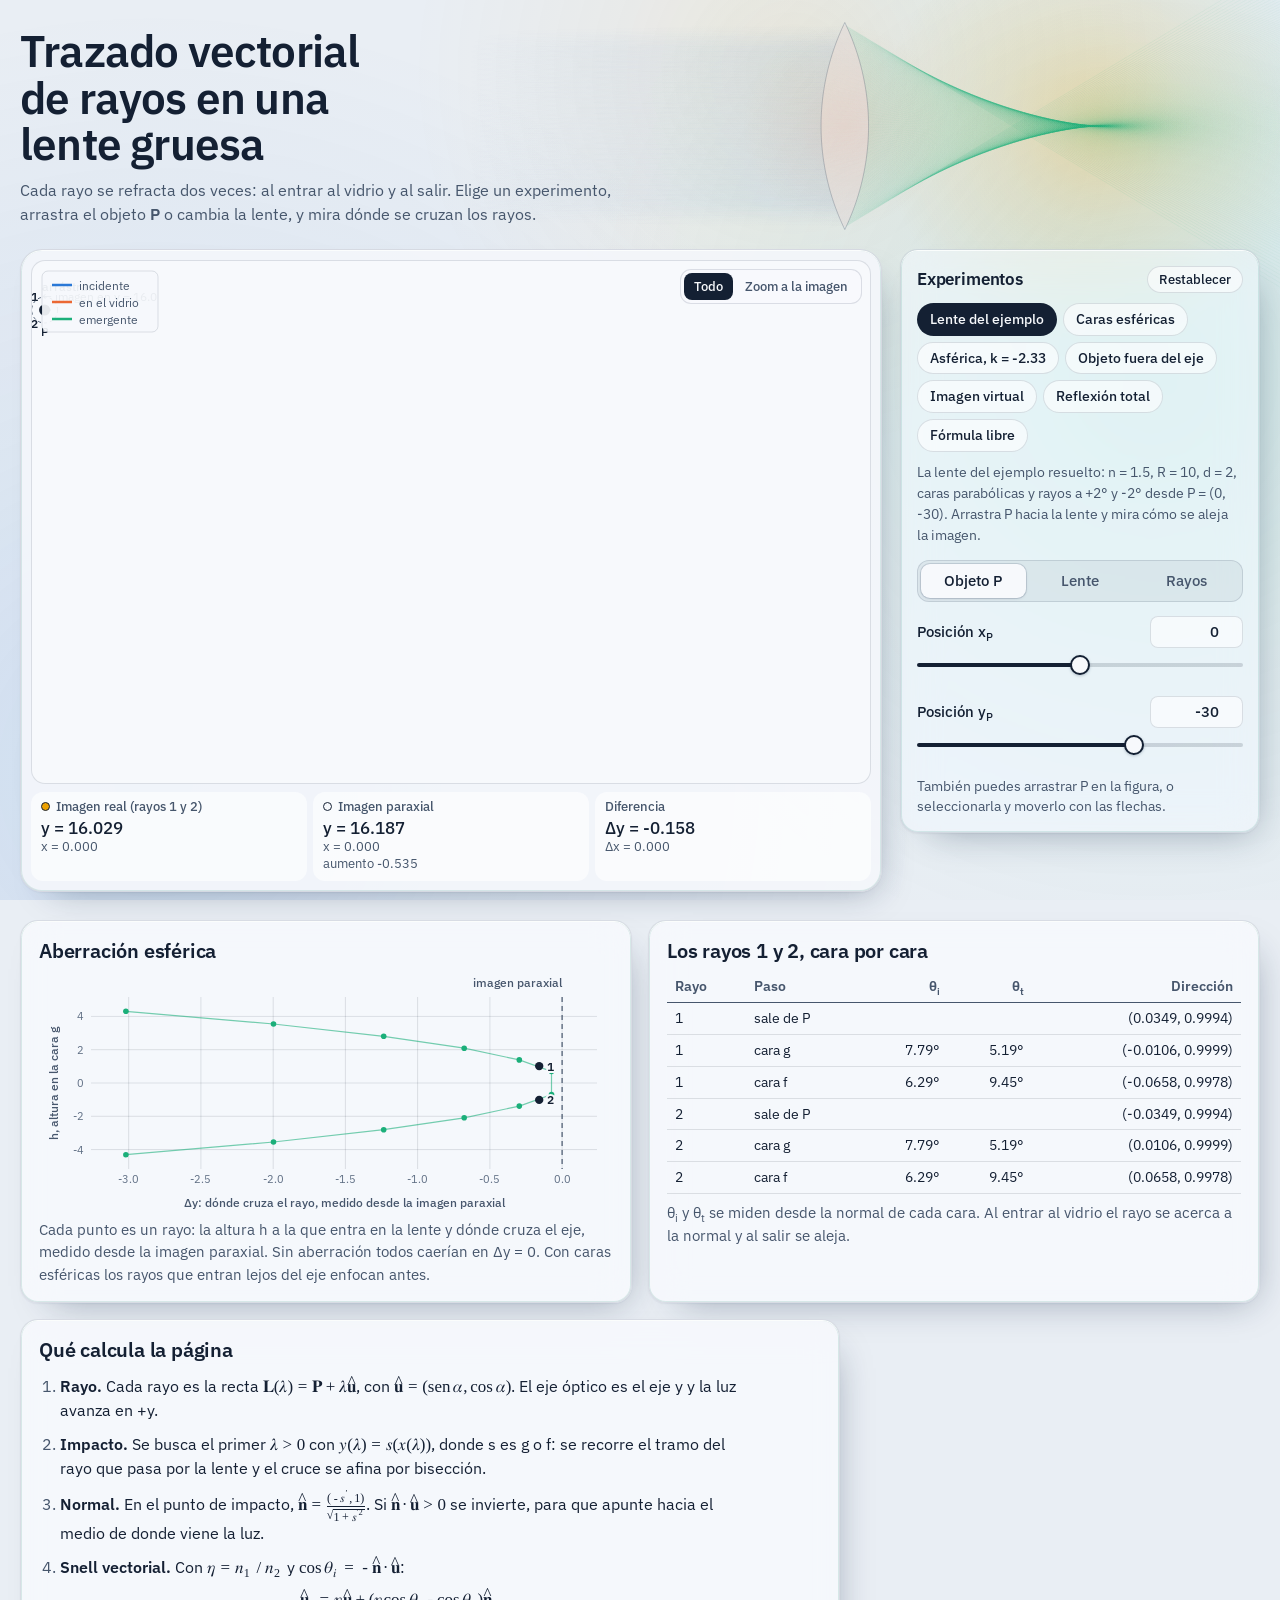
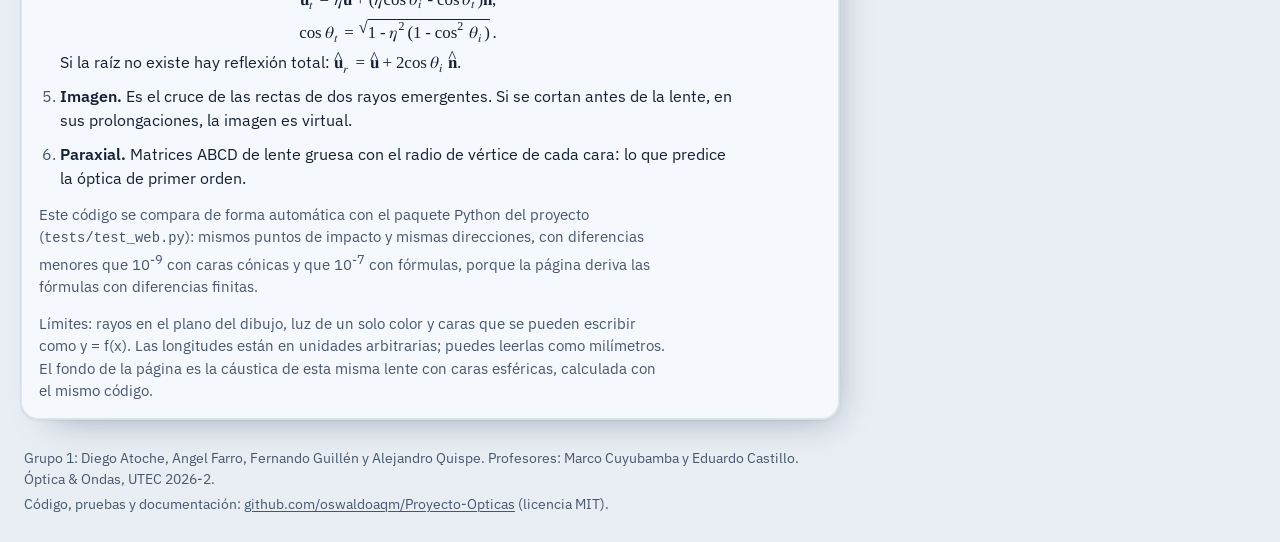
==== commit ff5d4084: "fix(web): corrige la formula libre y dos lecturas de la pagina La formula libre suma el termino en x" ====
--- a/web/index.html
+++ b/web/index.html
@@ -192,7 +192,7 @@
     <li><b>Imagen.</b> Es el cruce de las rectas de dos rayos emergentes. Si se cortan antes de la lente, en sus prolongaciones, la imagen es virtual.</li>
     <li><b>Paraxial.</b> Matrices ABCD de lente gruesa con el radio de vértice de cada cara: lo que predice la óptica de primer orden.</li>
   </ol>
-  <p>Este código se compara de forma automática con el paquete Python del proyecto (<code>tests/test_web.py</code>): mismos puntos de impacto y mismas direcciones, con diferencias menores que 10<sup>-9</sup>.</p>
+  <p>Este código se compara de forma automática con el paquete Python del proyecto (<code>tests/test_web.py</code>): mismos puntos de impacto y mismas direcciones, con diferencias menores que 10<sup>-9</sup> con caras cónicas y que 10<sup>-7</sup> con fórmulas, porque la página deriva las fórmulas con diferencias finitas.</p>
   <p>Límites: rayos en el plano del dibujo, luz de un solo color y caras que se pueden escribir como y = f(x). Las longitudes están en unidades arbitrarias; puedes leerlas como milímetros. El fondo de la página es la cáustica de esta misma lente con caras esféricas, calculada con el mismo código.</p>
 </section>
 </main>
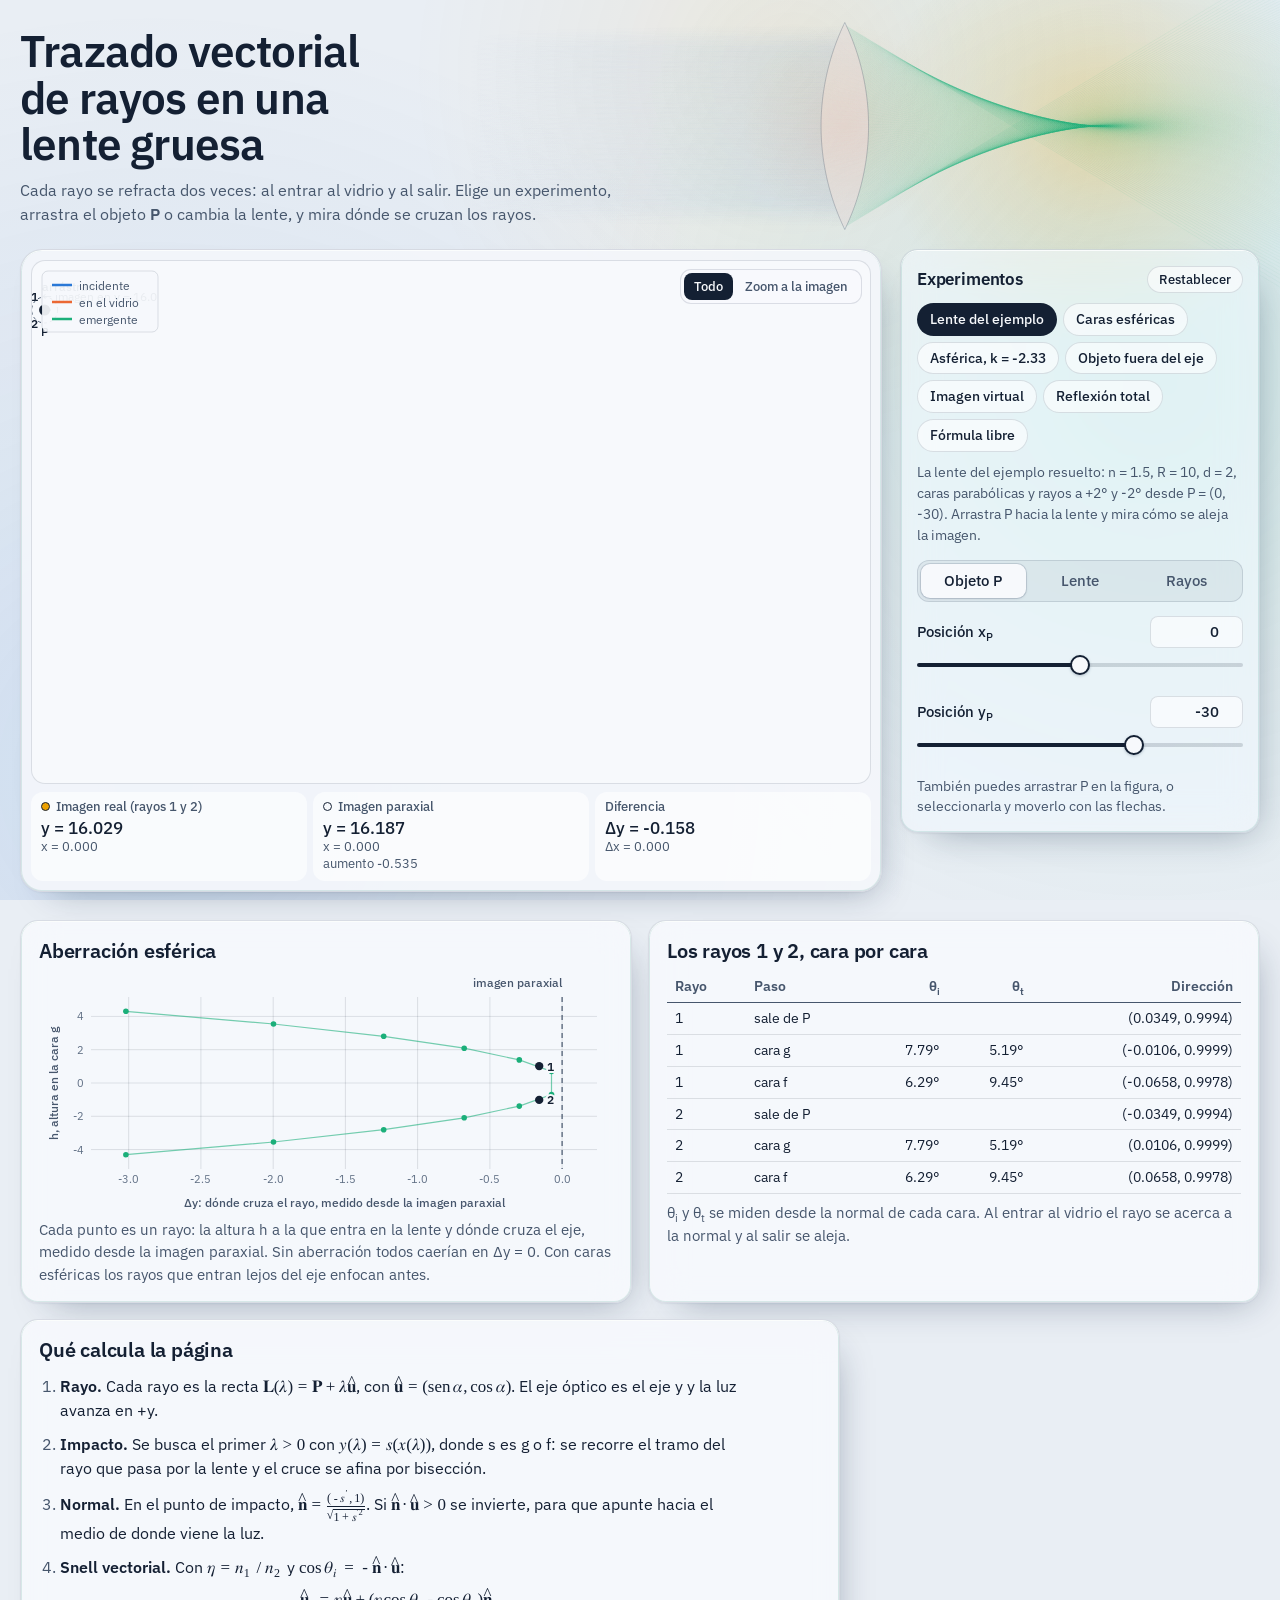
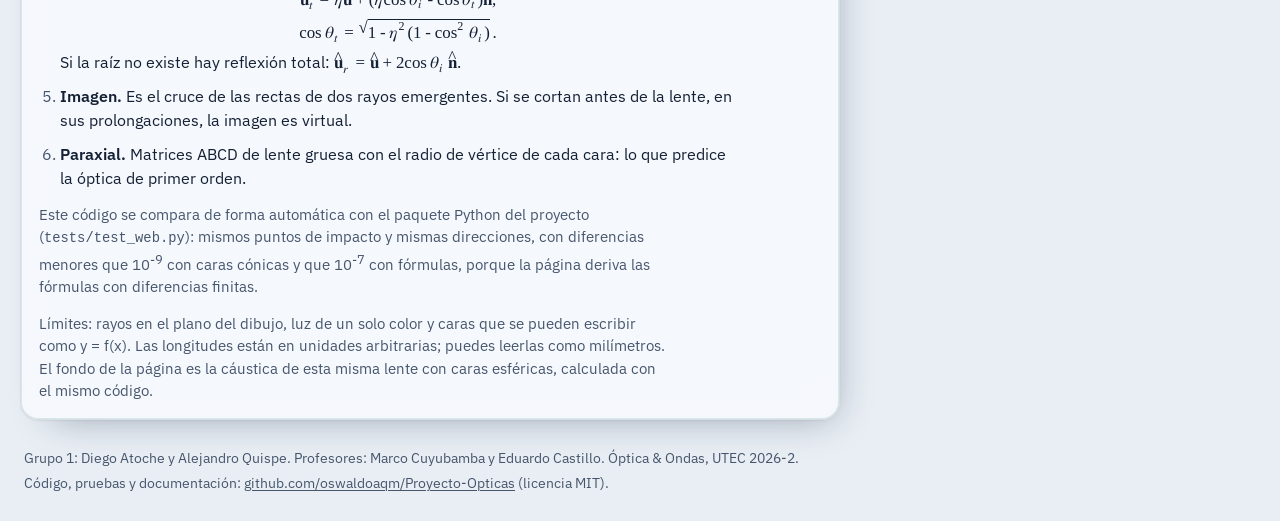
==== commit b6bdc94c: "Update footer group members in index.html" ====
--- a/web/index.html
+++ b/web/index.html
@@ -198,7 +198,7 @@
 </main>
 
 <footer class="pie">
-  <p>Grupo 1: Diego Atoche, Angel Farro, Fernando Guillén y Alejandro Quispe. Profesores: Marco Cuyubamba y Eduardo Castillo. Óptica &amp; Ondas, UTEC 2026-2.</p>
+  <p>Grupo 1: Diego Atoche y Alejandro Quispe. Profesores: Marco Cuyubamba y Eduardo Castillo. Óptica &amp; Ondas, UTEC 2026-2.</p>
   <p>Código, pruebas y documentación: <a href="https://github.com/oswaldoaqm/Proyecto-Opticas" target="_blank" rel="noopener">github.com/oswaldoaqm/Proyecto-Opticas</a> (licencia MIT).</p>
 </footer>
 
